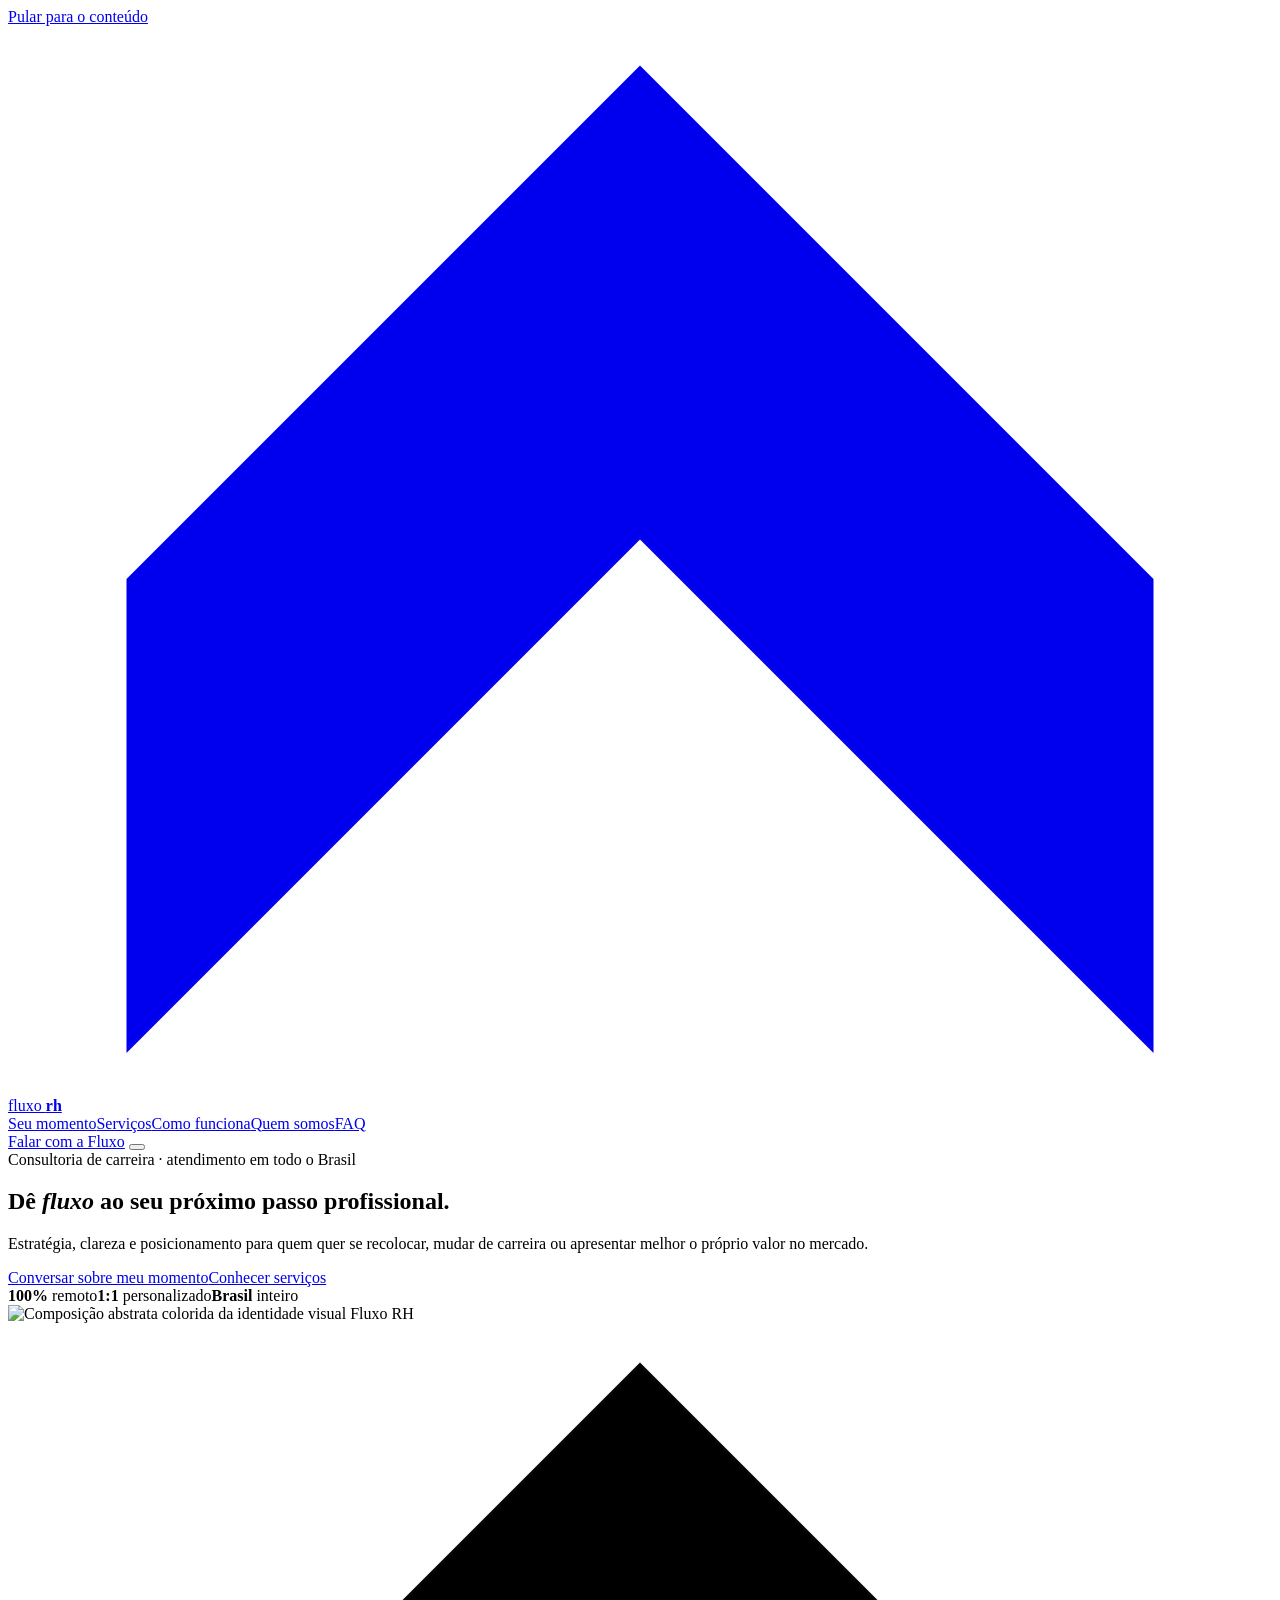
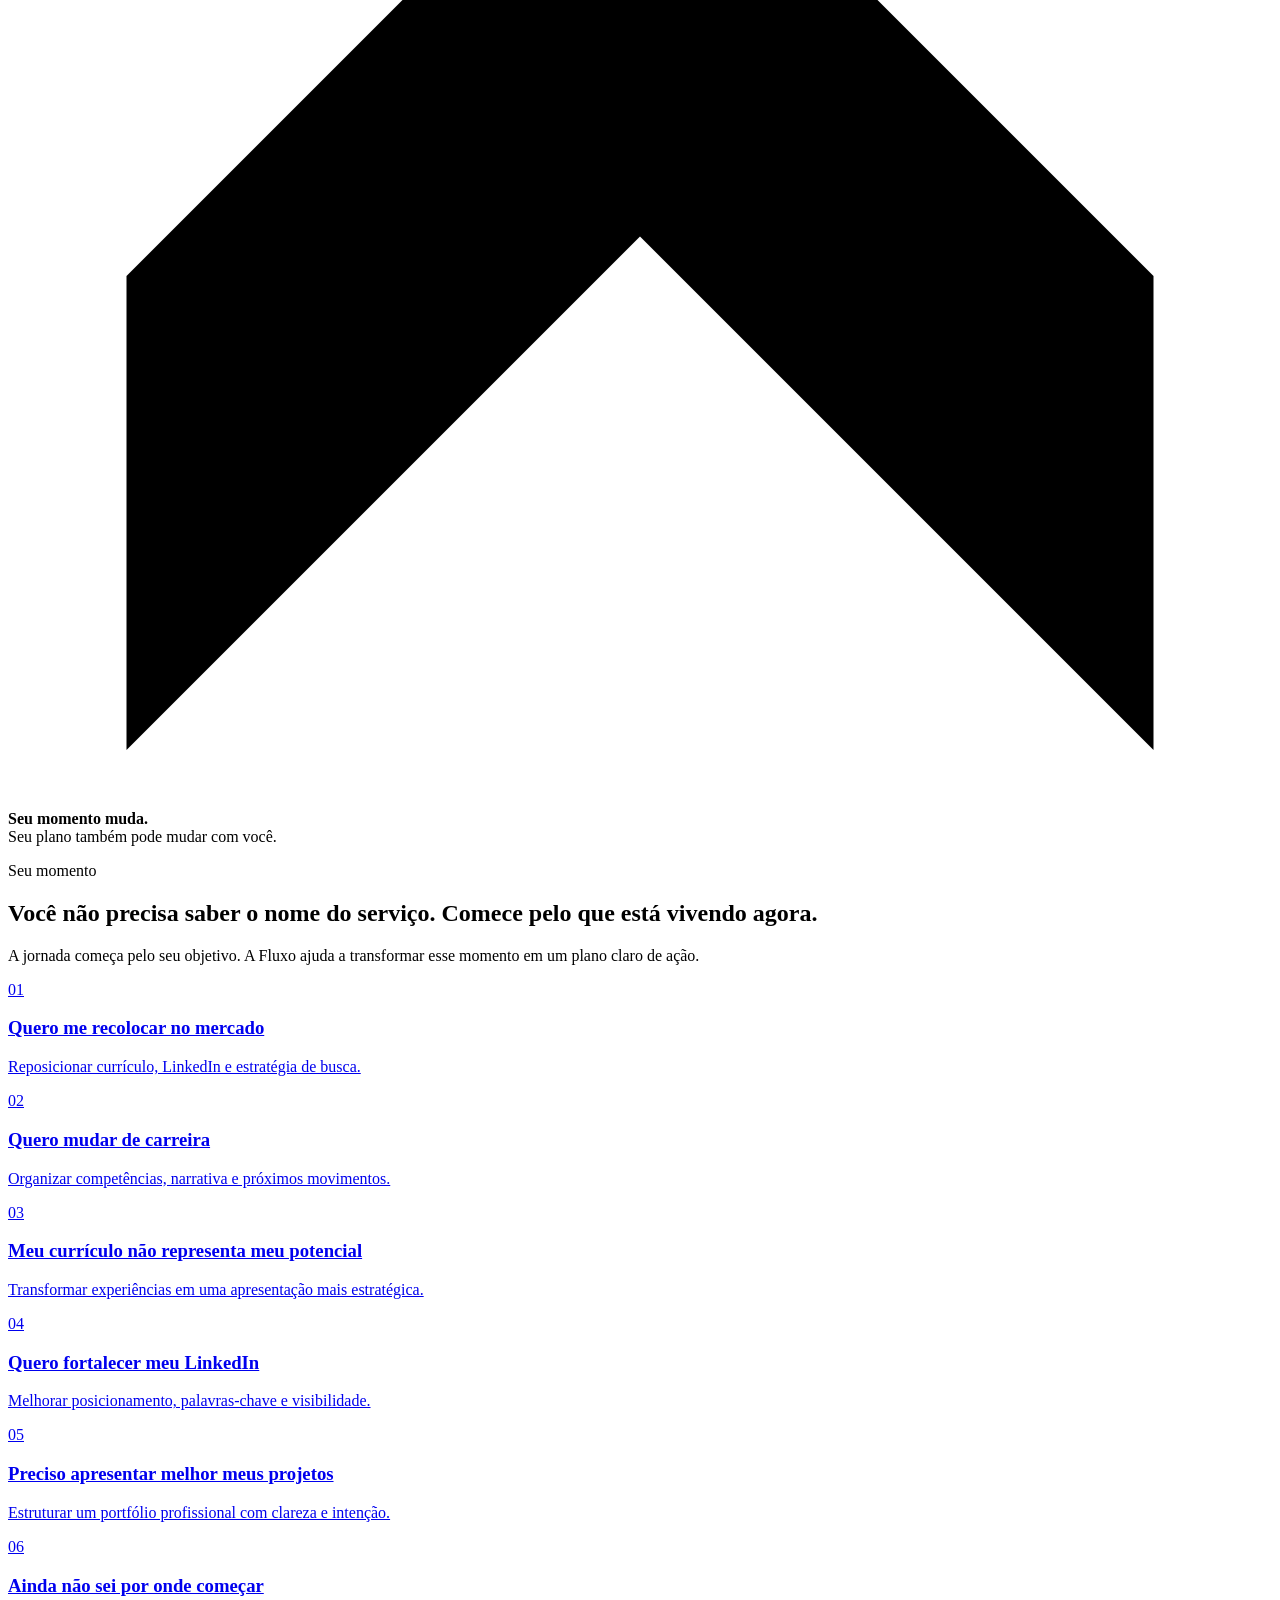
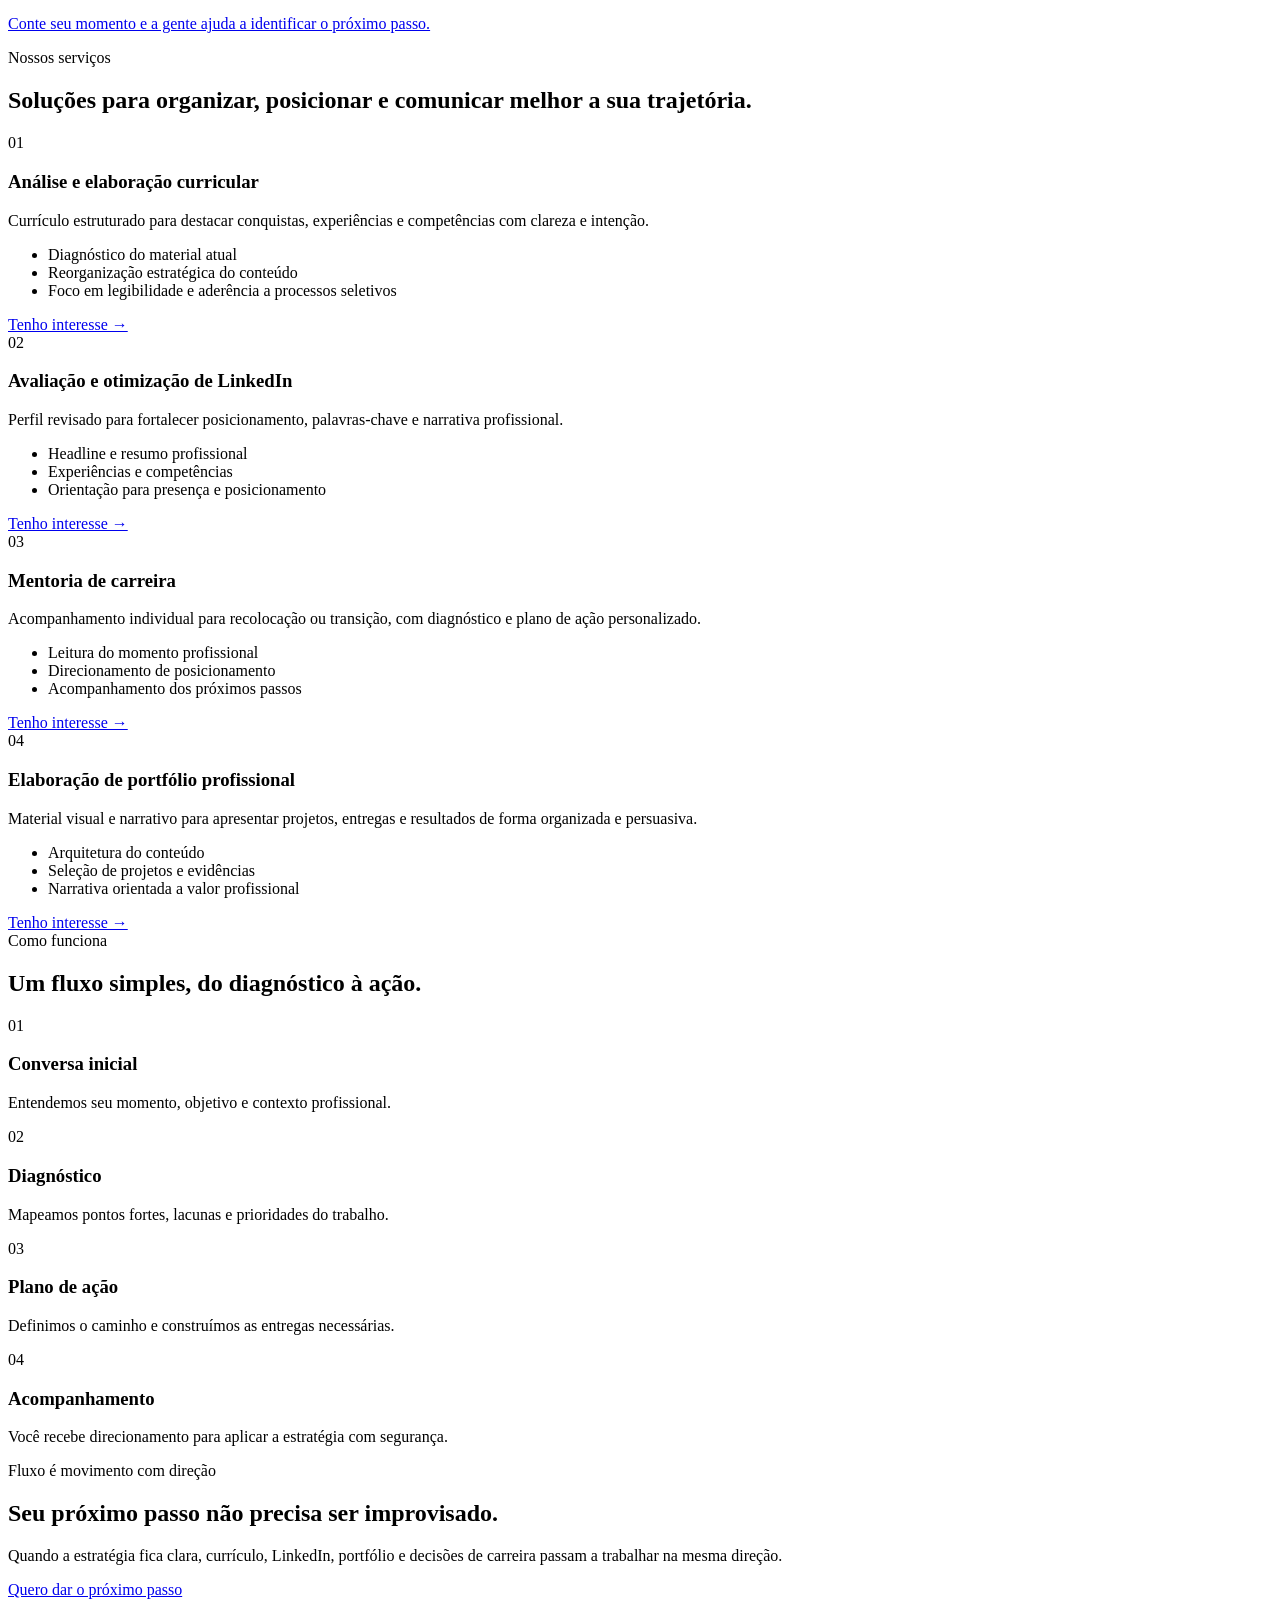
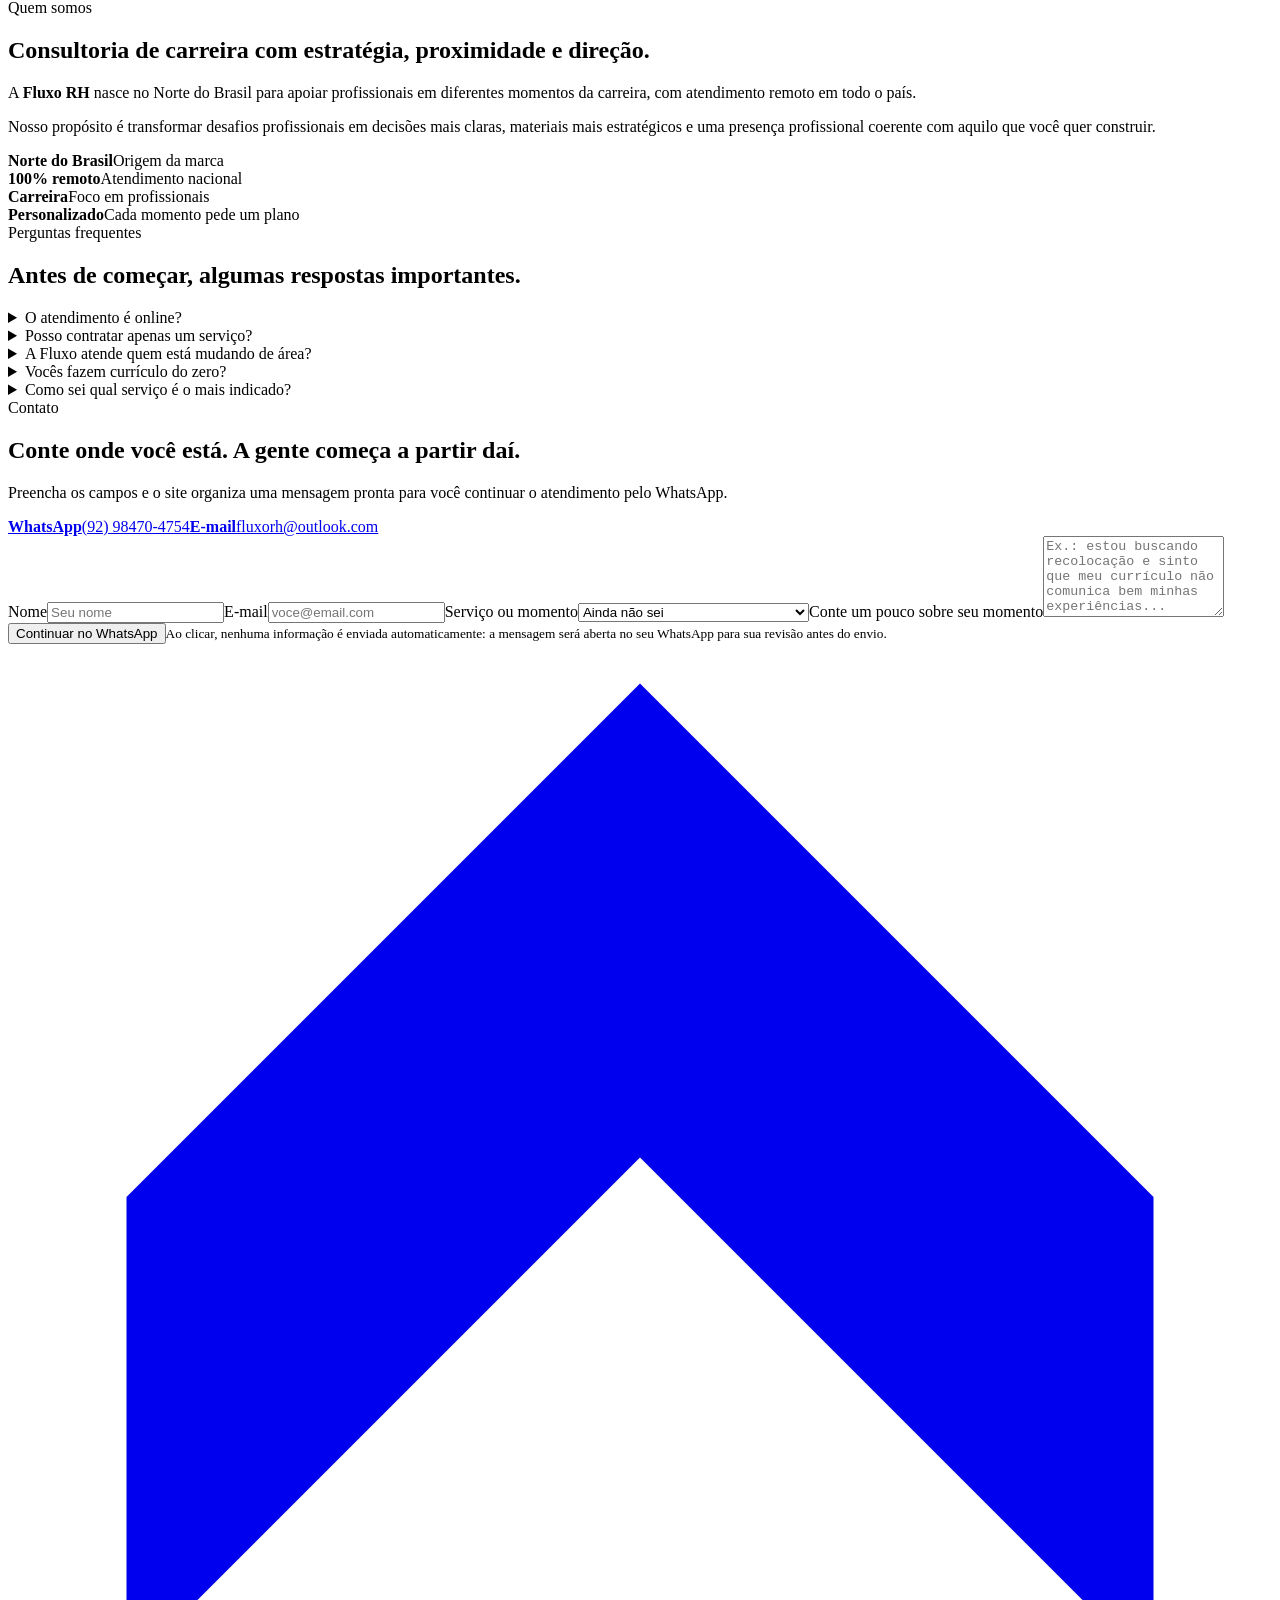
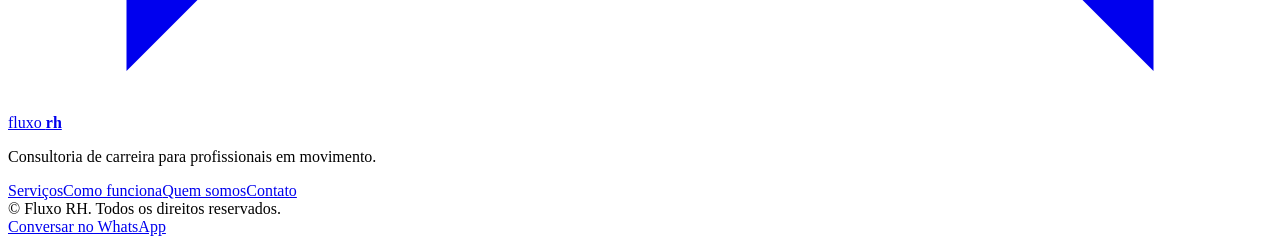
==== index.html @ 04dc8712 "Adiciona landing page V2 da Fluxo RH" ====
<!doctype html>
<html lang="pt-BR">
<head>
  <meta charset="utf-8">
  <meta name="viewport" content="width=device-width, initial-scale=1">
  <title>Fluxo RH — Consultoria de carreira para profissionais</title>
  <meta name="description" content="Consultoria de carreira para profissionais em recolocação, transição ou fortalecimento de posicionamento. Currículo, LinkedIn, mentoria e portfólio com atendimento remoto em todo o Brasil.">
  <meta name="theme-color" content="#fffaf5">
  <meta property="og:title" content="Fluxo RH — Consultoria de carreira">
  <meta property="og:description" content="Dê fluxo ao seu próximo passo profissional com estratégia, clareza e acompanhamento personalizado.">
  <meta property="og:type" content="website">
  <link rel="preconnect" href="https://fonts.googleapis.com">
  <link rel="preconnect" href="https://fonts.gstatic.com" crossorigin>
  <link href="https://fonts.googleapis.com/css2?family=Baloo+2:wght@600;700&family=Manrope:wght@400;500;600;700;800&display=swap" rel="stylesheet">
  <link rel="stylesheet" href="css/styles.css">
</head>
<body>
  <a class="skip-link" href="#conteudo">Pular para o conteúdo</a>
  <header class="site-header" data-header>
    <div class="container nav-wrap">
      <a class="brand" href="#inicio" aria-label="Fluxo RH — início">
        <svg class="brand-symbol" viewBox="0 0 64 54" aria-hidden="true"><path d="M32 2 58 28v24L32 26 6 52V28L32 2Z" fill="currentColor"/></svg>
        <span class="brand-name">fluxo <b>rh</b></span>
      </a>
      <nav class="desktop-nav" aria-label="Navegação principal">
        <a href="#momentos">Seu momento</a><a href="#servicos">Serviços</a><a href="#processo">Como funciona</a><a href="#sobre">Quem somos</a><a href="#faq">FAQ</a>
      </nav>
      <a class="button button-primary header-cta" href="https://wa.me/5592984704754?text=Ol%C3%A1%2C%20Fluxo%20RH!%20Gostaria%20de%20conversar%20sobre%20meu%20momento%20profissional." target="_blank" rel="noopener">Falar com a Fluxo</a>
      <button class="menu-toggle" type="button" aria-expanded="false" aria-controls="mobile-menu" aria-label="Abrir menu" data-menu-toggle><span></span><span></span><span></span></button>
    </div>
    <div class="mobile-menu" id="mobile-menu" hidden data-mobile-menu>
      <nav aria-label="Navegação mobile"><a href="#momentos">Seu momento</a><a href="#servicos">Serviços</a><a href="#processo">Como funciona</a><a href="#sobre">Quem somos</a><a href="#faq">FAQ</a><a class="button button-primary" href="https://wa.me/5592984704754" target="_blank" rel="noopener">Conversar no WhatsApp</a></nav>
    </div>
  </header>
  <main id="conteudo">
    <section class="hero" id="inicio"><div class="container hero-grid">
      <div class="hero-copy reveal"><span class="eyebrow">Consultoria de carreira · atendimento em todo o Brasil</span><h1>Dê <em>fluxo</em> ao seu próximo passo profissional.</h1><p class="hero-lead">Estratégia, clareza e posicionamento para quem quer se recolocar, mudar de carreira ou apresentar melhor o próprio valor no mercado.</p><div class="hero-actions"><a class="button button-primary" href="https://wa.me/5592984704754?text=Ol%C3%A1%2C%20Fluxo%20RH!%20Quero%20entender%20qual%20servi%C3%A7o%20faz%20mais%20sentido%20para%20meu%20momento." target="_blank" rel="noopener">Conversar sobre meu momento</a><a class="button button-secondary" href="#servicos">Conhecer serviços</a></div><div class="trust-row" aria-label="Diferenciais"><span><strong>100%</strong> remoto</span><span><strong>1:1</strong> personalizado</span><span><strong>Brasil</strong> inteiro</span></div></div>
      <div class="hero-art reveal" aria-label="Identidade visual Fluxo RH"><img src="assets/fluxo-bg.svg" alt="Composição abstrata colorida da identidade visual Fluxo RH"><div class="hero-art-overlay"><svg class="art-symbol" viewBox="0 0 64 54" aria-hidden="true"><path d="M32 2 58 28v24L32 26 6 52V28L32 2Z" fill="currentColor"/></svg><p><strong>Seu momento muda.</strong><br>Seu plano também pode mudar com você.</p></div></div>
    </div></section>

    <section class="section section-soft" id="momentos"><div class="container"><div class="section-heading reveal"><span class="kicker">Seu momento</span><h2>Você não precisa saber o nome do serviço. Comece pelo que está vivendo agora.</h2><p>A jornada começa pelo seu objetivo. A Fluxo ajuda a transformar esse momento em um plano claro de ação.</p></div><div class="moment-grid">
      <a class="moment-card reveal" href="#servicos" data-interest="Recolocação profissional"><span>01</span><h3>Quero me recolocar no mercado</h3><p>Reposicionar currículo, LinkedIn e estratégia de busca.</p></a>
      <a class="moment-card reveal" href="#servicos" data-interest="Transição de carreira"><span>02</span><h3>Quero mudar de carreira</h3><p>Organizar competências, narrativa e próximos movimentos.</p></a>
      <a class="moment-card reveal" href="#servicos" data-interest="Currículo"><span>03</span><h3>Meu currículo não representa meu potencial</h3><p>Transformar experiências em uma apresentação mais estratégica.</p></a>
      <a class="moment-card reveal" href="#servicos" data-interest="LinkedIn"><span>04</span><h3>Quero fortalecer meu LinkedIn</h3><p>Melhorar posicionamento, palavras-chave e visibilidade.</p></a>
      <a class="moment-card reveal" href="#servicos" data-interest="Portfólio"><span>05</span><h3>Preciso apresentar melhor meus projetos</h3><p>Estruturar um portfólio profissional com clareza e intenção.</p></a>
      <a class="moment-card reveal accent-card" href="#contato" data-interest="Ainda não sei"><span>06</span><h3>Ainda não sei por onde começar</h3><p>Conte seu momento e a gente ajuda a identificar o próximo passo.</p></a>
    </div></div></section>

    <section class="section" id="servicos"><div class="container"><div class="section-heading reveal"><span class="kicker">Nossos serviços</span><h2>Soluções para organizar, posicionar e comunicar melhor a sua trajetória.</h2></div><div class="services-grid">
      <article class="service-card reveal"><div class="service-number">01</div><h3>Análise e elaboração curricular</h3><p>Currículo estruturado para destacar conquistas, experiências e competências com clareza e intenção.</p><ul><li>Diagnóstico do material atual</li><li>Reorganização estratégica do conteúdo</li><li>Foco em legibilidade e aderência a processos seletivos</li></ul><a href="#contato" class="text-link" data-service="Análise e elaboração curricular">Tenho interesse →</a></article>
      <article class="service-card reveal"><div class="service-number blue">02</div><h3>Avaliação e otimização de LinkedIn</h3><p>Perfil revisado para fortalecer posicionamento, palavras-chave e narrativa profissional.</p><ul><li>Headline e resumo profissional</li><li>Experiências e competências</li><li>Orientação para presença e posicionamento</li></ul><a href="#contato" class="text-link" data-service="Avaliação e otimização de LinkedIn">Tenho interesse →</a></article>
      <article class="service-card reveal"><div class="service-number wine">03</div><h3>Mentoria de carreira</h3><p>Acompanhamento individual para recolocação ou transição, com diagnóstico e plano de ação personalizado.</p><ul><li>Leitura do momento profissional</li><li>Direcionamento de posicionamento</li><li>Acompanhamento dos próximos passos</li></ul><a href="#contato" class="text-link" data-service="Mentoria de carreira">Tenho interesse →</a></article>
      <article class="service-card reveal"><div class="service-number sky">04</div><h3>Elaboração de portfólio profissional</h3><p>Material visual e narrativo para apresentar projetos, entregas e resultados de forma organizada e persuasiva.</p><ul><li>Arquitetura do conteúdo</li><li>Seleção de projetos e evidências</li><li>Narrativa orientada a valor profissional</li></ul><a href="#contato" class="text-link" data-service="Elaboração de portfólio profissional">Tenho interesse →</a></article>
    </div></div></section>

    <section class="section process-section" id="processo"><div class="container"><div class="section-heading reveal"><span class="kicker">Como funciona</span><h2>Um fluxo simples, do diagnóstico à ação.</h2></div><div class="process-flow"><div class="flow-line" aria-hidden="true"></div><article class="process-step reveal"><span>01</span><h3>Conversa inicial</h3><p>Entendemos seu momento, objetivo e contexto profissional.</p></article><article class="process-step reveal"><span>02</span><h3>Diagnóstico</h3><p>Mapeamos pontos fortes, lacunas e prioridades do trabalho.</p></article><article class="process-step reveal"><span>03</span><h3>Plano de ação</h3><p>Definimos o caminho e construímos as entregas necessárias.</p></article><article class="process-step reveal"><span>04</span><h3>Acompanhamento</h3><p>Você recebe direcionamento para aplicar a estratégia com segurança.</p></article></div></div></section>

    <section class="brand-break"><div class="brand-break-bg" aria-hidden="true"></div><div class="container brand-break-content reveal"><span class="kicker light">Fluxo é movimento com direção</span><h2>Seu próximo passo não precisa ser improvisado.</h2><p>Quando a estratégia fica clara, currículo, LinkedIn, portfólio e decisões de carreira passam a trabalhar na mesma direção.</p><a class="button button-light" href="https://wa.me/5592984704754?text=Ol%C3%A1%2C%20Fluxo%20RH!%20Quero%20dar%20mais%20dire%C3%A7%C3%A3o%20ao%20meu%20pr%C3%B3ximo%20passo%20profissional." target="_blank" rel="noopener">Quero dar o próximo passo</a></div></section>

    <section class="section" id="sobre"><div class="container about-grid"><div class="about-copy reveal"><span class="kicker">Quem somos</span><h2>Consultoria de carreira com estratégia, proximidade e direção.</h2><p>A <strong>Fluxo RH</strong> nasce no Norte do Brasil para apoiar profissionais em diferentes momentos da carreira, com atendimento remoto em todo o país.</p><p>Nosso propósito é transformar desafios profissionais em decisões mais claras, materiais mais estratégicos e uma presença profissional coerente com aquilo que você quer construir.</p></div><div class="about-panel reveal"><div><strong>Norte do Brasil</strong><span>Origem da marca</span></div><div><strong>100% remoto</strong><span>Atendimento nacional</span></div><div><strong>Carreira</strong><span>Foco em profissionais</span></div><div><strong>Personalizado</strong><span>Cada momento pede um plano</span></div></div></div></section>

    <section class="section section-soft" id="faq"><div class="container faq-grid"><div class="section-heading reveal"><span class="kicker">Perguntas frequentes</span><h2>Antes de começar, algumas respostas importantes.</h2></div><div class="faq-list reveal"><details><summary>O atendimento é online?</summary><p>Sim. O atendimento é remoto e pode ser realizado com profissionais de qualquer região do Brasil.</p></details><details><summary>Posso contratar apenas um serviço?</summary><p>Sim. Currículo, LinkedIn, mentoria e portfólio podem ser contratados de acordo com a necessidade do seu momento.</p></details><details><summary>A Fluxo atende quem está mudando de área?</summary><p>Sim. A mentoria de carreira também pode apoiar profissionais em transição, ajudando a organizar posicionamento, narrativa e próximos passos.</p></details><details><summary>Vocês fazem currículo do zero?</summary><p>O serviço pode partir de um material existente ou da organização das informações profissionais fornecidas por você, conforme o diagnóstico inicial.</p></details><details><summary>Como sei qual serviço é o mais indicado?</summary><p>Você pode contar seu momento pelo formulário ou WhatsApp. A conversa inicial ajuda a identificar qual caminho faz mais sentido.</p></details></div></div></section>

    <section class="section contact-section" id="contato"><div class="container contact-grid"><div class="contact-copy reveal"><span class="kicker">Contato</span><h2>Conte onde você está. A gente começa a partir daí.</h2><p>Preencha os campos e o site organiza uma mensagem pronta para você continuar o atendimento pelo WhatsApp.</p><div class="contact-direct"><a href="https://wa.me/5592984704754" target="_blank" rel="noopener"><strong>WhatsApp</strong><span>(92) 98470-4754</span></a><a href="mailto:fluxorh@outlook.com"><strong>E-mail</strong><span>fluxorh@outlook.com</span></a></div></div><form class="contact-form reveal" data-contact-form><label>Nome<input type="text" name="nome" autocomplete="name" required placeholder="Seu nome"></label><label>E-mail<input type="email" name="email" autocomplete="email" placeholder="voce@email.com"></label><label>Serviço ou momento<select name="servico" data-service-select><option value="Ainda não sei">Ainda não sei</option><option>Análise e elaboração curricular</option><option>Avaliação e otimização de LinkedIn</option><option>Mentoria de carreira</option><option>Elaboração de portfólio profissional</option><option>Recolocação profissional</option><option>Transição de carreira</option></select></label><label>Conte um pouco sobre seu momento<textarea name="mensagem" rows="5" placeholder="Ex.: estou buscando recolocação e sinto que meu currículo não comunica bem minhas experiências..."></textarea></label><button class="button button-primary" type="submit">Continuar no WhatsApp</button><small>Ao clicar, nenhuma informação é enviada automaticamente: a mensagem será aberta no seu WhatsApp para sua revisão antes do envio.</small></form></div></section>
  </main>
  <footer class="site-footer"><div class="container footer-grid"><div><a class="brand footer-brand" href="#inicio"><svg class="brand-symbol" viewBox="0 0 64 54" aria-hidden="true"><path d="M32 2 58 28v24L32 26 6 52V28L32 2Z" fill="currentColor"/></svg><span class="brand-name">fluxo <b>rh</b></span></a><p>Consultoria de carreira para profissionais em movimento.</p></div><div class="footer-links"><a href="#servicos">Serviços</a><a href="#processo">Como funciona</a><a href="#sobre">Quem somos</a><a href="#contato">Contato</a></div><div class="footer-note">© <span data-year></span> Fluxo RH. Todos os direitos reservados.</div></div></footer>
  <a class="mobile-whatsapp" href="https://wa.me/5592984704754?text=Ol%C3%A1%2C%20Fluxo%20RH!" target="_blank" rel="noopener" aria-label="Conversar com a Fluxo RH no WhatsApp">Conversar no WhatsApp</a>
  <script src="js/main.js" defer></script>
</body>
</html>
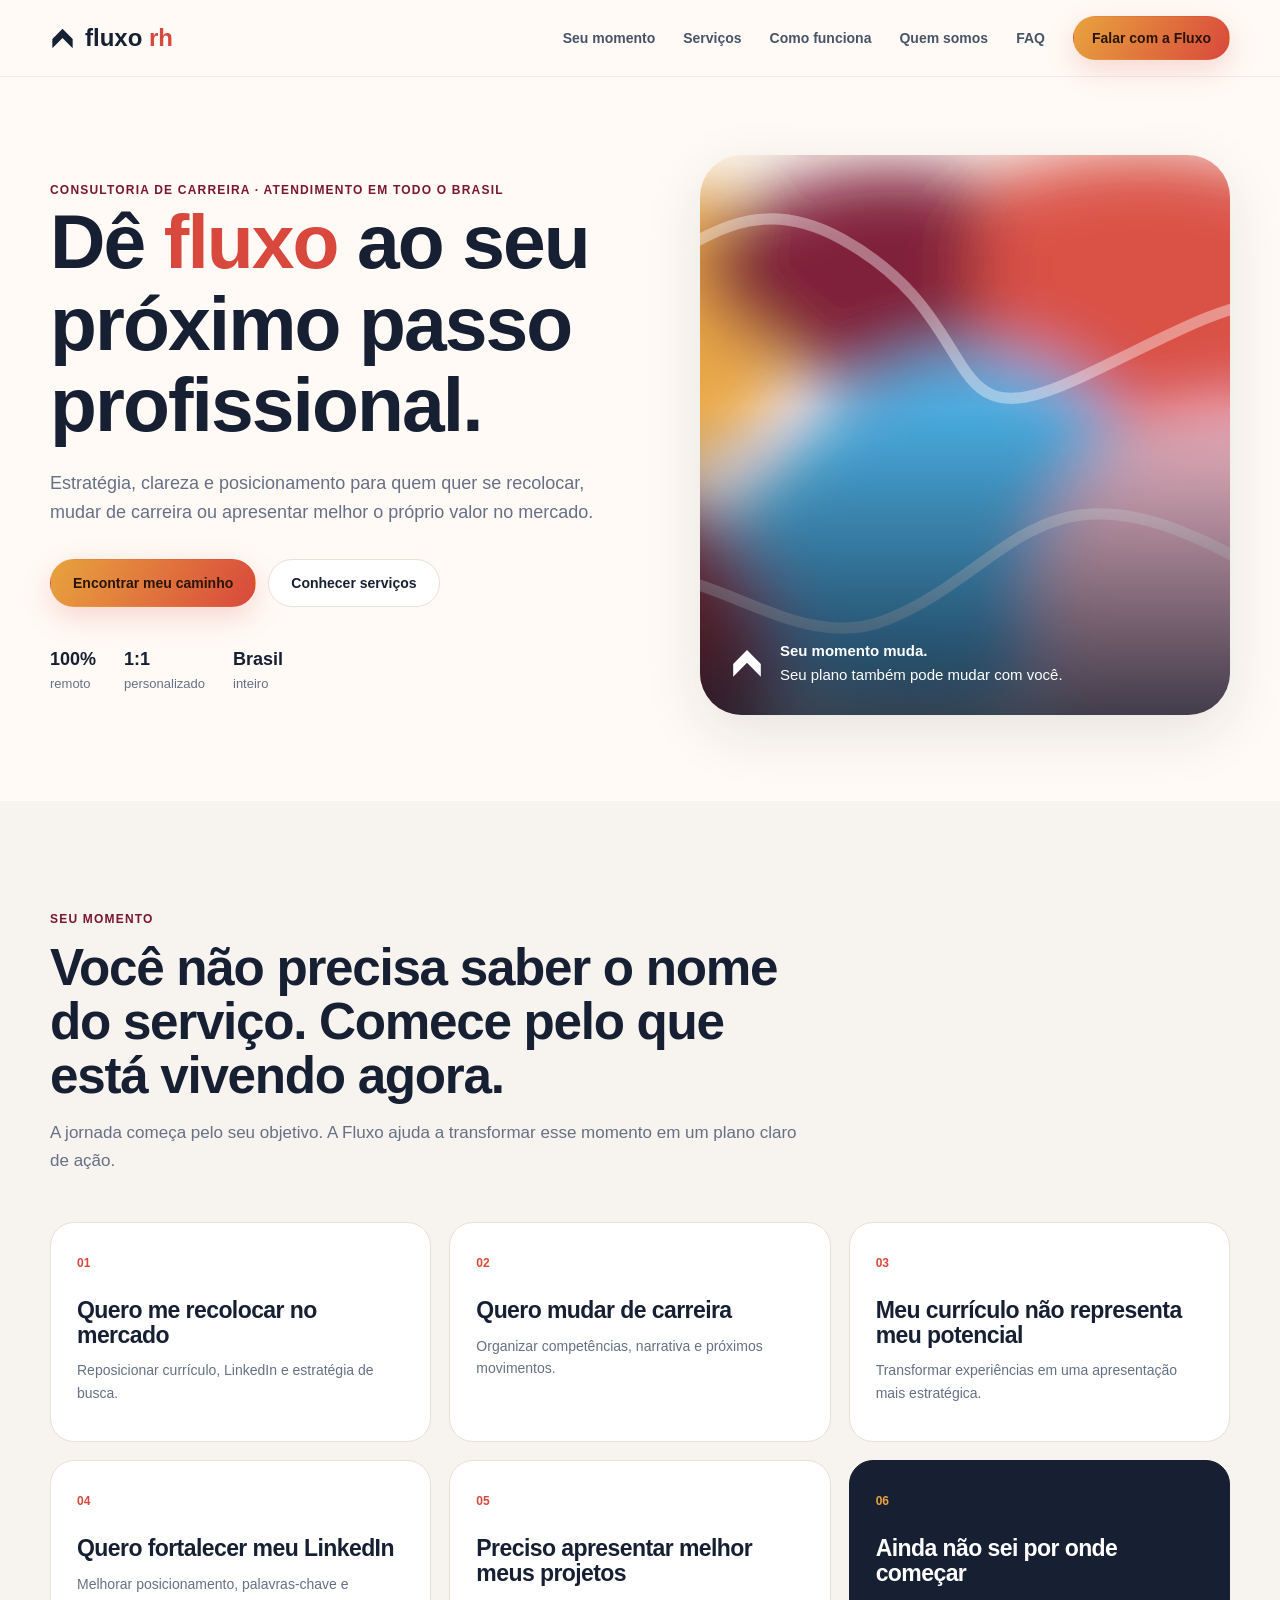
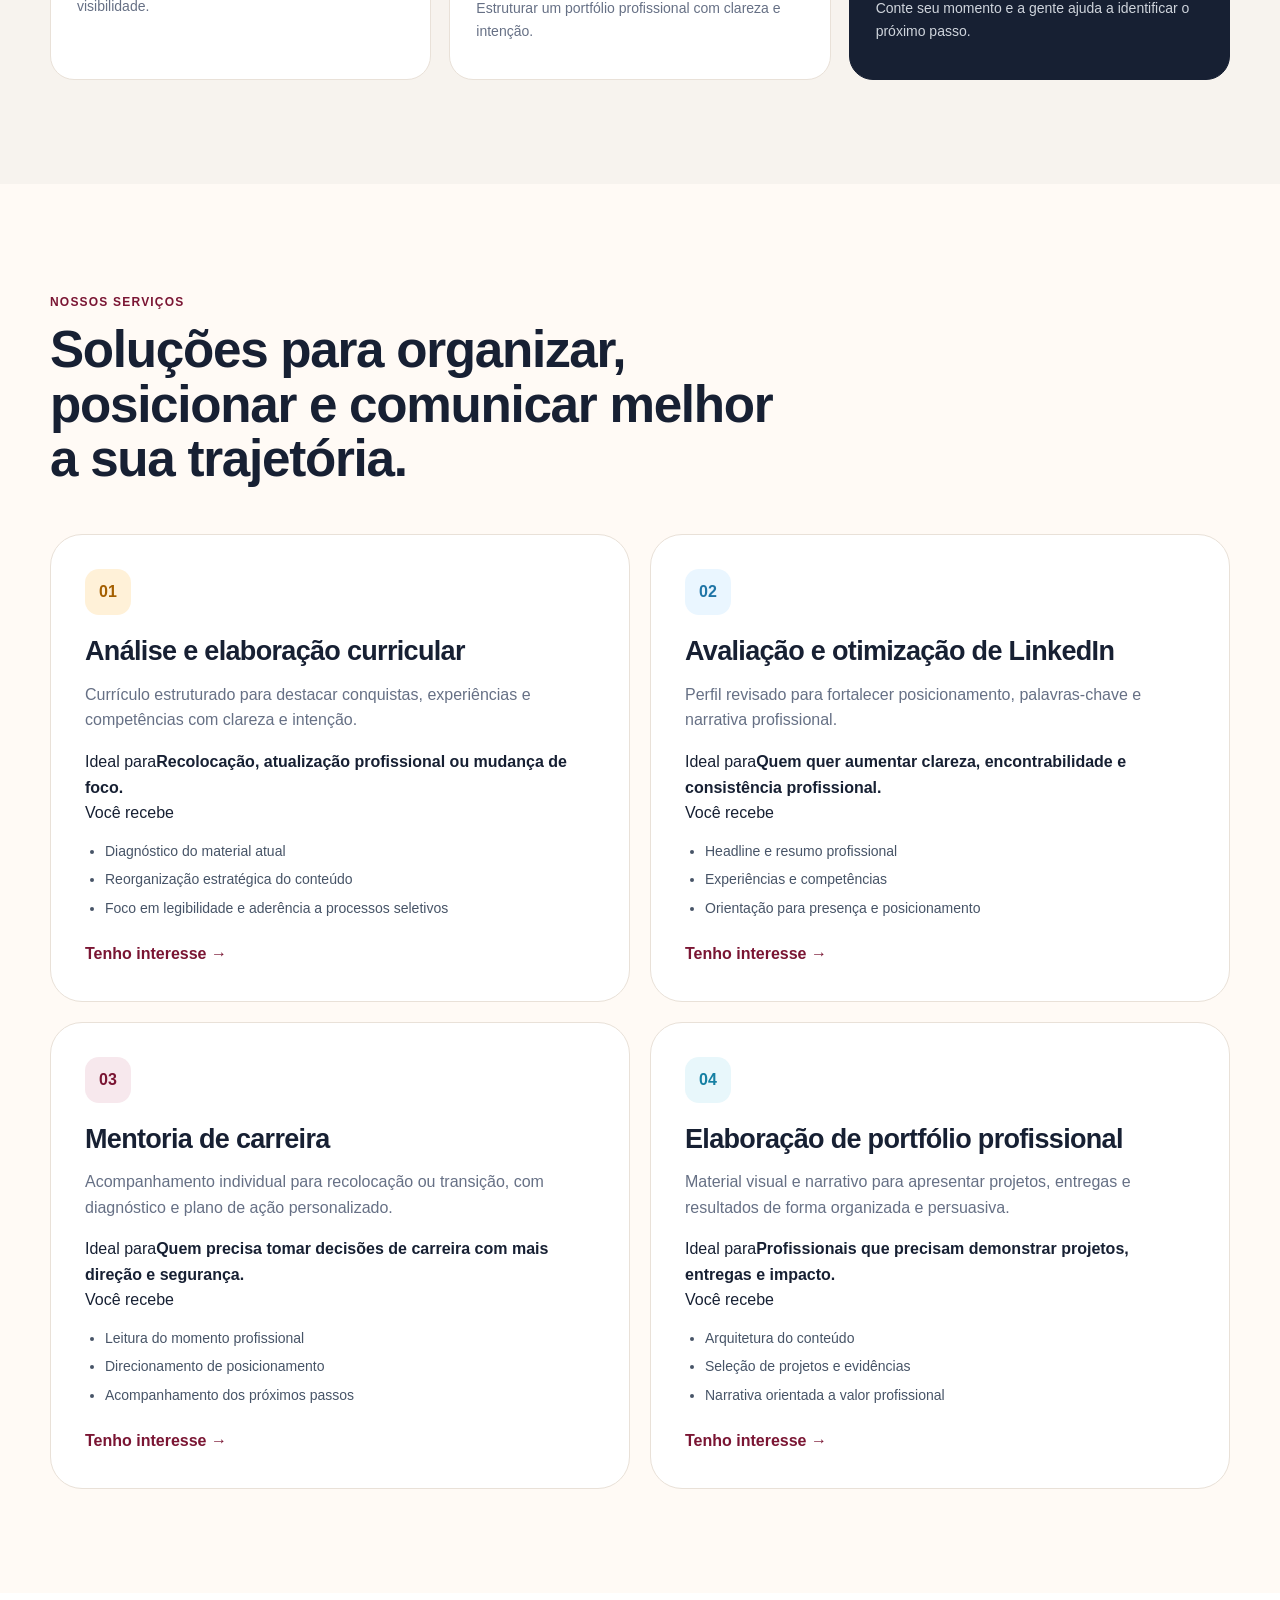
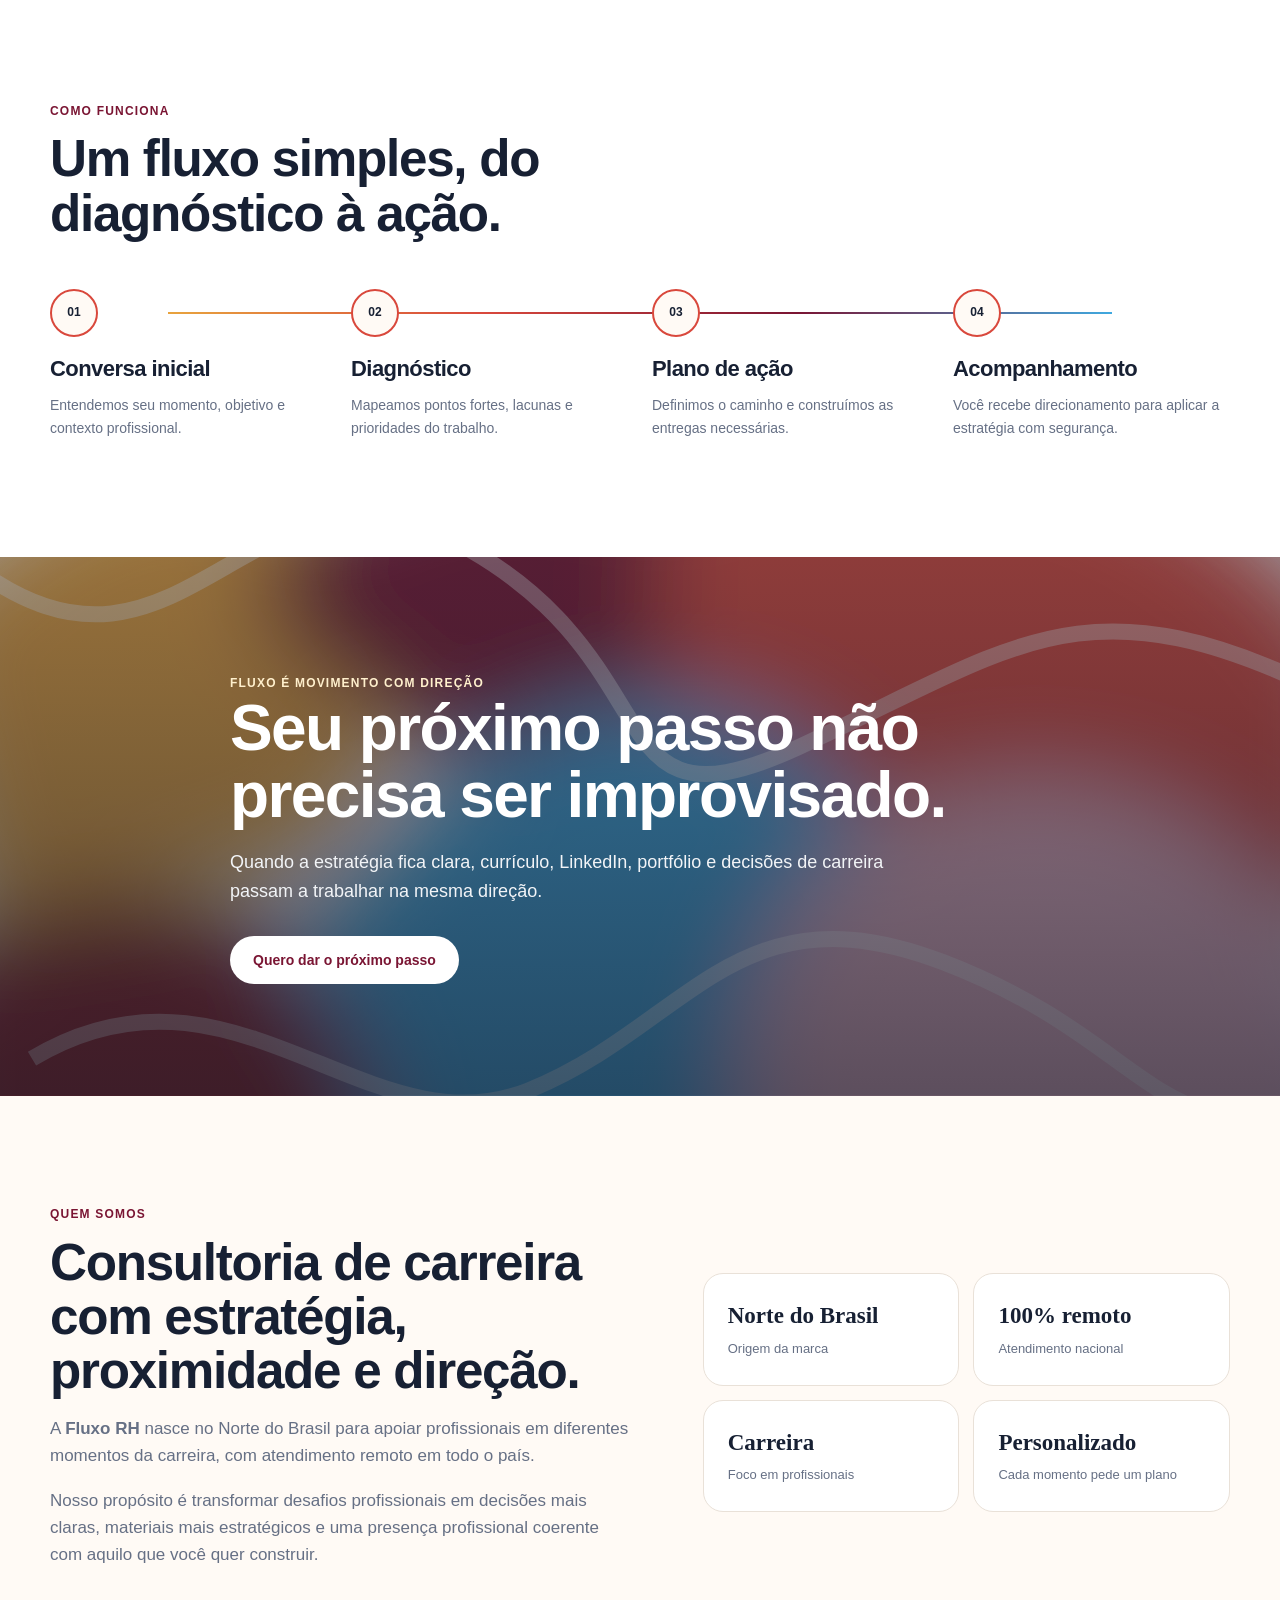
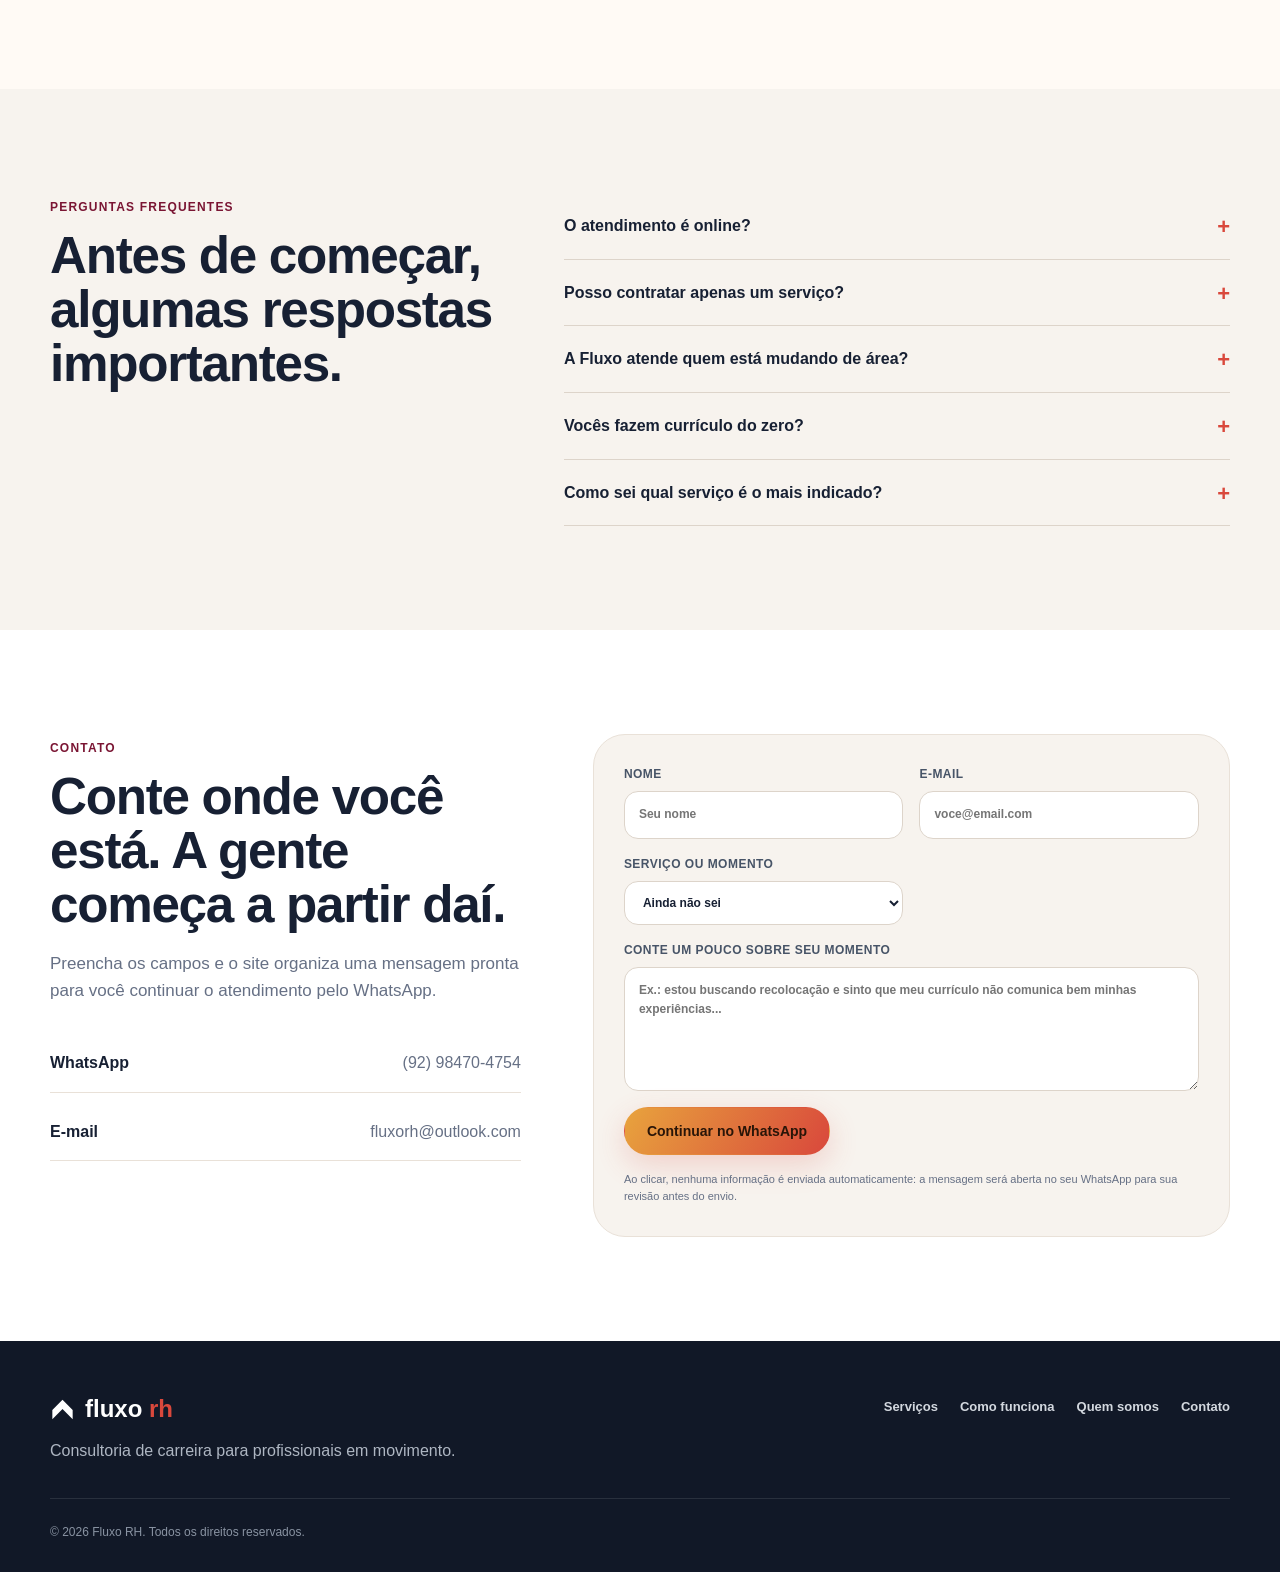
==== commit e2231fee: "Fase 2: aprimora conteúdo, SEO e jornada de conversão" ====
--- a/index.html
+++ b/index.html
@@ -9,63 +9,251 @@
   <meta property="og:title" content="Fluxo RH — Consultoria de carreira">
   <meta property="og:description" content="Dê fluxo ao seu próximo passo profissional com estratégia, clareza e acompanhamento personalizado.">
   <meta property="og:type" content="website">
+  <meta property="og:url" content="https://gustavomrtns.github.io/fluxorh/">
+  <meta property="og:locale" content="pt_BR">
+  <link rel="canonical" href="https://gustavomrtns.github.io/fluxorh/">
+  <link rel="icon" href="assets/favicon.svg" type="image/svg+xml">
   <link rel="preconnect" href="https://fonts.googleapis.com">
   <link rel="preconnect" href="https://fonts.gstatic.com" crossorigin>
   <link href="https://fonts.googleapis.com/css2?family=Baloo+2:wght@600;700&family=Manrope:wght@400;500;600;700;800&display=swap" rel="stylesheet">
   <link rel="stylesheet" href="css/styles.css">
+  <script type="application/ld+json">{"@context":"https://schema.org","@type":"ProfessionalService","name":"Fluxo RH","url":"https://gustavomrtns.github.io/fluxorh/","description":"Consultoria de carreira para profissionais em recolocação, transição ou fortalecimento de posicionamento profissional.","areaServed":"BR","email":"fluxorh@outlook.com","telephone":"+55-92-98470-4754","serviceType":["Análise e elaboração curricular","Avaliação e otimização de LinkedIn","Mentoria de carreira","Elaboração de portfólio profissional"]}</script>
 </head>
 <body>
   <a class="skip-link" href="#conteudo">Pular para o conteúdo</a>
+
   <header class="site-header" data-header>
     <div class="container nav-wrap">
       <a class="brand" href="#inicio" aria-label="Fluxo RH — início">
         <svg class="brand-symbol" viewBox="0 0 64 54" aria-hidden="true"><path d="M32 2 58 28v24L32 26 6 52V28L32 2Z" fill="currentColor"/></svg>
         <span class="brand-name">fluxo <b>rh</b></span>
       </a>
+
       <nav class="desktop-nav" aria-label="Navegação principal">
-        <a href="#momentos">Seu momento</a><a href="#servicos">Serviços</a><a href="#processo">Como funciona</a><a href="#sobre">Quem somos</a><a href="#faq">FAQ</a>
+        <a href="#momentos" data-nav-link>Seu momento</a>
+        <a href="#servicos" data-nav-link>Serviços</a>
+        <a href="#processo" data-nav-link>Como funciona</a>
+        <a href="#sobre" data-nav-link>Quem somos</a>
+        <a href="#faq" data-nav-link>FAQ</a>
       </nav>
+
       <a class="button button-primary header-cta" href="https://wa.me/5592984704754?text=Ol%C3%A1%2C%20Fluxo%20RH!%20Gostaria%20de%20conversar%20sobre%20meu%20momento%20profissional." target="_blank" rel="noopener">Falar com a Fluxo</a>
-      <button class="menu-toggle" type="button" aria-expanded="false" aria-controls="mobile-menu" aria-label="Abrir menu" data-menu-toggle><span></span><span></span><span></span></button>
+
+      <button class="menu-toggle" type="button" aria-expanded="false" aria-controls="mobile-menu" aria-label="Abrir menu" data-menu-toggle>
+        <span></span><span></span><span></span>
+      </button>
     </div>
+
     <div class="mobile-menu" id="mobile-menu" hidden data-mobile-menu>
-      <nav aria-label="Navegação mobile"><a href="#momentos">Seu momento</a><a href="#servicos">Serviços</a><a href="#processo">Como funciona</a><a href="#sobre">Quem somos</a><a href="#faq">FAQ</a><a class="button button-primary" href="https://wa.me/5592984704754" target="_blank" rel="noopener">Conversar no WhatsApp</a></nav>
+      <nav aria-label="Navegação mobile">
+        <a href="#momentos" data-nav-link>Seu momento</a>
+        <a href="#servicos" data-nav-link>Serviços</a>
+        <a href="#processo" data-nav-link>Como funciona</a>
+        <a href="#sobre" data-nav-link>Quem somos</a>
+        <a href="#faq" data-nav-link>FAQ</a>
+        <a class="button button-primary" href="https://wa.me/5592984704754" target="_blank" rel="noopener">Conversar no WhatsApp</a>
+      </nav>
     </div>
   </header>
+
   <main id="conteudo">
-    <section class="hero" id="inicio"><div class="container hero-grid">
-      <div class="hero-copy reveal"><span class="eyebrow">Consultoria de carreira · atendimento em todo o Brasil</span><h1>Dê <em>fluxo</em> ao seu próximo passo profissional.</h1><p class="hero-lead">Estratégia, clareza e posicionamento para quem quer se recolocar, mudar de carreira ou apresentar melhor o próprio valor no mercado.</p><div class="hero-actions"><a class="button button-primary" href="https://wa.me/5592984704754?text=Ol%C3%A1%2C%20Fluxo%20RH!%20Quero%20entender%20qual%20servi%C3%A7o%20faz%20mais%20sentido%20para%20meu%20momento." target="_blank" rel="noopener">Conversar sobre meu momento</a><a class="button button-secondary" href="#servicos">Conhecer serviços</a></div><div class="trust-row" aria-label="Diferenciais"><span><strong>100%</strong> remoto</span><span><strong>1:1</strong> personalizado</span><span><strong>Brasil</strong> inteiro</span></div></div>
-      <div class="hero-art reveal" aria-label="Identidade visual Fluxo RH"><img src="assets/fluxo-bg.svg" alt="Composição abstrata colorida da identidade visual Fluxo RH"><div class="hero-art-overlay"><svg class="art-symbol" viewBox="0 0 64 54" aria-hidden="true"><path d="M32 2 58 28v24L32 26 6 52V28L32 2Z" fill="currentColor"/></svg><p><strong>Seu momento muda.</strong><br>Seu plano também pode mudar com você.</p></div></div>
-    </div></section>
-
-    <section class="section section-soft" id="momentos"><div class="container"><div class="section-heading reveal"><span class="kicker">Seu momento</span><h2>Você não precisa saber o nome do serviço. Comece pelo que está vivendo agora.</h2><p>A jornada começa pelo seu objetivo. A Fluxo ajuda a transformar esse momento em um plano claro de ação.</p></div><div class="moment-grid">
-      <a class="moment-card reveal" href="#servicos" data-interest="Recolocação profissional"><span>01</span><h3>Quero me recolocar no mercado</h3><p>Reposicionar currículo, LinkedIn e estratégia de busca.</p></a>
-      <a class="moment-card reveal" href="#servicos" data-interest="Transição de carreira"><span>02</span><h3>Quero mudar de carreira</h3><p>Organizar competências, narrativa e próximos movimentos.</p></a>
-      <a class="moment-card reveal" href="#servicos" data-interest="Currículo"><span>03</span><h3>Meu currículo não representa meu potencial</h3><p>Transformar experiências em uma apresentação mais estratégica.</p></a>
-      <a class="moment-card reveal" href="#servicos" data-interest="LinkedIn"><span>04</span><h3>Quero fortalecer meu LinkedIn</h3><p>Melhorar posicionamento, palavras-chave e visibilidade.</p></a>
-      <a class="moment-card reveal" href="#servicos" data-interest="Portfólio"><span>05</span><h3>Preciso apresentar melhor meus projetos</h3><p>Estruturar um portfólio profissional com clareza e intenção.</p></a>
-      <a class="moment-card reveal accent-card" href="#contato" data-interest="Ainda não sei"><span>06</span><h3>Ainda não sei por onde começar</h3><p>Conte seu momento e a gente ajuda a identificar o próximo passo.</p></a>
-    </div></div></section>
-
-    <section class="section" id="servicos"><div class="container"><div class="section-heading reveal"><span class="kicker">Nossos serviços</span><h2>Soluções para organizar, posicionar e comunicar melhor a sua trajetória.</h2></div><div class="services-grid">
-      <article class="service-card reveal"><div class="service-number">01</div><h3>Análise e elaboração curricular</h3><p>Currículo estruturado para destacar conquistas, experiências e competências com clareza e intenção.</p><ul><li>Diagnóstico do material atual</li><li>Reorganização estratégica do conteúdo</li><li>Foco em legibilidade e aderência a processos seletivos</li></ul><a href="#contato" class="text-link" data-service="Análise e elaboração curricular">Tenho interesse →</a></article>
-      <article class="service-card reveal"><div class="service-number blue">02</div><h3>Avaliação e otimização de LinkedIn</h3><p>Perfil revisado para fortalecer posicionamento, palavras-chave e narrativa profissional.</p><ul><li>Headline e resumo profissional</li><li>Experiências e competências</li><li>Orientação para presença e posicionamento</li></ul><a href="#contato" class="text-link" data-service="Avaliação e otimização de LinkedIn">Tenho interesse →</a></article>
-      <article class="service-card reveal"><div class="service-number wine">03</div><h3>Mentoria de carreira</h3><p>Acompanhamento individual para recolocação ou transição, com diagnóstico e plano de ação personalizado.</p><ul><li>Leitura do momento profissional</li><li>Direcionamento de posicionamento</li><li>Acompanhamento dos próximos passos</li></ul><a href="#contato" class="text-link" data-service="Mentoria de carreira">Tenho interesse →</a></article>
-      <article class="service-card reveal"><div class="service-number sky">04</div><h3>Elaboração de portfólio profissional</h3><p>Material visual e narrativo para apresentar projetos, entregas e resultados de forma organizada e persuasiva.</p><ul><li>Arquitetura do conteúdo</li><li>Seleção de projetos e evidências</li><li>Narrativa orientada a valor profissional</li></ul><a href="#contato" class="text-link" data-service="Elaboração de portfólio profissional">Tenho interesse →</a></article>
-    </div></div></section>
-
-    <section class="section process-section" id="processo"><div class="container"><div class="section-heading reveal"><span class="kicker">Como funciona</span><h2>Um fluxo simples, do diagnóstico à ação.</h2></div><div class="process-flow"><div class="flow-line" aria-hidden="true"></div><article class="process-step reveal"><span>01</span><h3>Conversa inicial</h3><p>Entendemos seu momento, objetivo e contexto profissional.</p></article><article class="process-step reveal"><span>02</span><h3>Diagnóstico</h3><p>Mapeamos pontos fortes, lacunas e prioridades do trabalho.</p></article><article class="process-step reveal"><span>03</span><h3>Plano de ação</h3><p>Definimos o caminho e construímos as entregas necessárias.</p></article><article class="process-step reveal"><span>04</span><h3>Acompanhamento</h3><p>Você recebe direcionamento para aplicar a estratégia com segurança.</p></article></div></div></section>
-
-    <section class="brand-break"><div class="brand-break-bg" aria-hidden="true"></div><div class="container brand-break-content reveal"><span class="kicker light">Fluxo é movimento com direção</span><h2>Seu próximo passo não precisa ser improvisado.</h2><p>Quando a estratégia fica clara, currículo, LinkedIn, portfólio e decisões de carreira passam a trabalhar na mesma direção.</p><a class="button button-light" href="https://wa.me/5592984704754?text=Ol%C3%A1%2C%20Fluxo%20RH!%20Quero%20dar%20mais%20dire%C3%A7%C3%A3o%20ao%20meu%20pr%C3%B3ximo%20passo%20profissional." target="_blank" rel="noopener">Quero dar o próximo passo</a></div></section>
-
-    <section class="section" id="sobre"><div class="container about-grid"><div class="about-copy reveal"><span class="kicker">Quem somos</span><h2>Consultoria de carreira com estratégia, proximidade e direção.</h2><p>A <strong>Fluxo RH</strong> nasce no Norte do Brasil para apoiar profissionais em diferentes momentos da carreira, com atendimento remoto em todo o país.</p><p>Nosso propósito é transformar desafios profissionais em decisões mais claras, materiais mais estratégicos e uma presença profissional coerente com aquilo que você quer construir.</p></div><div class="about-panel reveal"><div><strong>Norte do Brasil</strong><span>Origem da marca</span></div><div><strong>100% remoto</strong><span>Atendimento nacional</span></div><div><strong>Carreira</strong><span>Foco em profissionais</span></div><div><strong>Personalizado</strong><span>Cada momento pede um plano</span></div></div></div></section>
-
-    <section class="section section-soft" id="faq"><div class="container faq-grid"><div class="section-heading reveal"><span class="kicker">Perguntas frequentes</span><h2>Antes de começar, algumas respostas importantes.</h2></div><div class="faq-list reveal"><details><summary>O atendimento é online?</summary><p>Sim. O atendimento é remoto e pode ser realizado com profissionais de qualquer região do Brasil.</p></details><details><summary>Posso contratar apenas um serviço?</summary><p>Sim. Currículo, LinkedIn, mentoria e portfólio podem ser contratados de acordo com a necessidade do seu momento.</p></details><details><summary>A Fluxo atende quem está mudando de área?</summary><p>Sim. A mentoria de carreira também pode apoiar profissionais em transição, ajudando a organizar posicionamento, narrativa e próximos passos.</p></details><details><summary>Vocês fazem currículo do zero?</summary><p>O serviço pode partir de um material existente ou da organização das informações profissionais fornecidas por você, conforme o diagnóstico inicial.</p></details><details><summary>Como sei qual serviço é o mais indicado?</summary><p>Você pode contar seu momento pelo formulário ou WhatsApp. A conversa inicial ajuda a identificar qual caminho faz mais sentido.</p></details></div></div></section>
-
-    <section class="section contact-section" id="contato"><div class="container contact-grid"><div class="contact-copy reveal"><span class="kicker">Contato</span><h2>Conte onde você está. A gente começa a partir daí.</h2><p>Preencha os campos e o site organiza uma mensagem pronta para você continuar o atendimento pelo WhatsApp.</p><div class="contact-direct"><a href="https://wa.me/5592984704754" target="_blank" rel="noopener"><strong>WhatsApp</strong><span>(92) 98470-4754</span></a><a href="mailto:fluxorh@outlook.com"><strong>E-mail</strong><span>fluxorh@outlook.com</span></a></div></div><form class="contact-form reveal" data-contact-form><label>Nome<input type="text" name="nome" autocomplete="name" required placeholder="Seu nome"></label><label>E-mail<input type="email" name="email" autocomplete="email" placeholder="voce@email.com"></label><label>Serviço ou momento<select name="servico" data-service-select><option value="Ainda não sei">Ainda não sei</option><option>Análise e elaboração curricular</option><option>Avaliação e otimização de LinkedIn</option><option>Mentoria de carreira</option><option>Elaboração de portfólio profissional</option><option>Recolocação profissional</option><option>Transição de carreira</option></select></label><label>Conte um pouco sobre seu momento<textarea name="mensagem" rows="5" placeholder="Ex.: estou buscando recolocação e sinto que meu currículo não comunica bem minhas experiências..."></textarea></label><button class="button button-primary" type="submit">Continuar no WhatsApp</button><small>Ao clicar, nenhuma informação é enviada automaticamente: a mensagem será aberta no seu WhatsApp para sua revisão antes do envio.</small></form></div></section>
+    <section class="hero" id="inicio">
+      <div class="container hero-grid">
+        <div class="hero-copy reveal">
+          <span class="eyebrow">Consultoria de carreira · atendimento em todo o Brasil</span>
+          <h1>Dê <em>fluxo</em> ao seu próximo passo profissional.</h1>
+          <p class="hero-lead">Estratégia, clareza e posicionamento para quem quer se recolocar, mudar de carreira ou apresentar melhor o próprio valor no mercado.</p>
+          <div class="hero-actions">
+            <a class="button button-primary" href="#momentos">Encontrar meu caminho</a>
+            <a class="button button-secondary" href="#servicos">Conhecer serviços</a>
+          </div>
+          <div class="trust-row" aria-label="Diferenciais">
+            <span><strong>100%</strong> remoto</span>
+            <span><strong>1:1</strong> personalizado</span>
+            <span><strong>Brasil</strong> inteiro</span>
+          </div>
+        </div>
+
+        <div class="hero-art reveal" aria-label="Identidade visual Fluxo RH">
+          <img src="assets/fluxo-bg.svg" alt="Composição abstrata colorida da identidade visual Fluxo RH">
+          <div class="hero-art-overlay">
+            <svg class="art-symbol" viewBox="0 0 64 54" aria-hidden="true"><path d="M32 2 58 28v24L32 26 6 52V28L32 2Z" fill="currentColor"/></svg>
+            <p><strong>Seu momento muda.</strong><br>Seu plano também pode mudar com você.</p>
+          </div>
+        </div>
+      </div>
+    </section>
+
+    <section class="section section-soft" id="momentos">
+      <div class="container">
+        <div class="section-heading reveal">
+          <span class="kicker">Seu momento</span>
+          <h2>Você não precisa saber o nome do serviço. Comece pelo que está vivendo agora.</h2>
+          <p>A jornada começa pelo seu objetivo. A Fluxo ajuda a transformar esse momento em um plano claro de ação.</p>
+        </div>
+
+        <div class="moment-grid">
+          <a class="moment-card reveal" href="#servicos" data-interest="Mentoria de carreira" data-context="Recolocação profissional"><span>01</span><h3>Quero me recolocar no mercado</h3><p>Reposicionar currículo, LinkedIn e estratégia de busca.</p></a>
+          <a class="moment-card reveal" href="#servicos" data-interest="Mentoria de carreira" data-context="Transição de carreira"><span>02</span><h3>Quero mudar de carreira</h3><p>Organizar competências, narrativa e próximos movimentos.</p></a>
+          <a class="moment-card reveal" href="#servicos" data-interest="Análise e elaboração curricular" data-context="Currículo"><span>03</span><h3>Meu currículo não representa meu potencial</h3><p>Transformar experiências em uma apresentação mais estratégica.</p></a>
+          <a class="moment-card reveal" href="#servicos" data-interest="Avaliação e otimização de LinkedIn" data-context="LinkedIn"><span>04</span><h3>Quero fortalecer meu LinkedIn</h3><p>Melhorar posicionamento, palavras-chave e visibilidade.</p></a>
+          <a class="moment-card reveal" href="#servicos" data-interest="Elaboração de portfólio profissional" data-context="Portfólio"><span>05</span><h3>Preciso apresentar melhor meus projetos</h3><p>Estruturar um portfólio profissional com clareza e intenção.</p></a>
+          <a class="moment-card reveal accent-card" href="#contato" data-interest="Ainda não sei"><span>06</span><h3>Ainda não sei por onde começar</h3><p>Conte seu momento e a gente ajuda a identificar o próximo passo.</p></a>
+        </div>
+      </div>
+    </section>
+
+    <section class="section" id="servicos">
+      <div class="container">
+        <div class="section-heading reveal">
+          <span class="kicker">Nossos serviços</span>
+          <h2>Soluções para organizar, posicionar e comunicar melhor a sua trajetória.</h2>
+        </div>
+
+        <div class="services-grid">
+          <article class="service-card reveal">
+            <div class="service-number">01</div>
+            <h3>Análise e elaboração curricular</h3>
+            <p>Currículo estruturado para destacar conquistas, experiências e competências com clareza e intenção.</p>
+            <div class="service-fit"><span>Ideal para</span><strong>Recolocação, atualização profissional ou mudança de foco.</strong></div>
+            <div class="service-deliver"><span>Você recebe</span><ul><li>Diagnóstico do material atual</li><li>Reorganização estratégica do conteúdo</li><li>Foco em legibilidade e aderência a processos seletivos</li></ul></div>
+            <a href="#contato" class="text-link" data-service="Análise e elaboração curricular">Tenho interesse →</a>
+          </article>
+
+          <article class="service-card reveal">
+            <div class="service-number blue">02</div>
+            <h3>Avaliação e otimização de LinkedIn</h3>
+            <p>Perfil revisado para fortalecer posicionamento, palavras-chave e narrativa profissional.</p>
+            <div class="service-fit"><span>Ideal para</span><strong>Quem quer aumentar clareza, encontrabilidade e consistência profissional.</strong></div>
+            <div class="service-deliver"><span>Você recebe</span><ul><li>Headline e resumo profissional</li><li>Experiências e competências</li><li>Orientação para presença e posicionamento</li></ul></div>
+            <a href="#contato" class="text-link" data-service="Avaliação e otimização de LinkedIn">Tenho interesse →</a>
+          </article>
+
+          <article class="service-card reveal">
+            <div class="service-number wine">03</div>
+            <h3>Mentoria de carreira</h3>
+            <p>Acompanhamento individual para recolocação ou transição, com diagnóstico e plano de ação personalizado.</p>
+            <div class="service-fit"><span>Ideal para</span><strong>Quem precisa tomar decisões de carreira com mais direção e segurança.</strong></div>
+            <div class="service-deliver"><span>Você recebe</span><ul><li>Leitura do momento profissional</li><li>Direcionamento de posicionamento</li><li>Acompanhamento dos próximos passos</li></ul></div>
+            <a href="#contato" class="text-link" data-service="Mentoria de carreira">Tenho interesse →</a>
+          </article>
+
+          <article class="service-card reveal">
+            <div class="service-number sky">04</div>
+            <h3>Elaboração de portfólio profissional</h3>
+            <p>Material visual e narrativo para apresentar projetos, entregas e resultados de forma organizada e persuasiva.</p>
+            <div class="service-fit"><span>Ideal para</span><strong>Profissionais que precisam demonstrar projetos, entregas e impacto.</strong></div>
+            <div class="service-deliver"><span>Você recebe</span><ul><li>Arquitetura do conteúdo</li><li>Seleção de projetos e evidências</li><li>Narrativa orientada a valor profissional</li></ul></div>
+            <a href="#contato" class="text-link" data-service="Elaboração de portfólio profissional">Tenho interesse →</a>
+          </article>
+        </div>
+      </div>
+    </section>
+
+    <section class="section process-section" id="processo">
+      <div class="container">
+        <div class="section-heading reveal">
+          <span class="kicker">Como funciona</span>
+          <h2>Um fluxo simples, do diagnóstico à ação.</h2>
+        </div>
+        <div class="process-flow">
+          <div class="flow-line" aria-hidden="true"></div>
+          <article class="process-step reveal"><span>01</span><h3>Conversa inicial</h3><p>Entendemos seu momento, objetivo e contexto profissional.</p></article>
+          <article class="process-step reveal"><span>02</span><h3>Diagnóstico</h3><p>Mapeamos pontos fortes, lacunas e prioridades do trabalho.</p></article>
+          <article class="process-step reveal"><span>03</span><h3>Plano de ação</h3><p>Definimos o caminho e construímos as entregas necessárias.</p></article>
+          <article class="process-step reveal"><span>04</span><h3>Acompanhamento</h3><p>Você recebe direcionamento para aplicar a estratégia com segurança.</p></article>
+        </div>
+      </div>
+    </section>
+
+    <section class="brand-break">
+      <div class="brand-break-bg" aria-hidden="true"></div>
+      <div class="container brand-break-content reveal">
+        <span class="kicker light">Fluxo é movimento com direção</span>
+        <h2>Seu próximo passo não precisa ser improvisado.</h2>
+        <p>Quando a estratégia fica clara, currículo, LinkedIn, portfólio e decisões de carreira passam a trabalhar na mesma direção.</p>
+        <a class="button button-light" href="#contato">Quero dar o próximo passo</a>
+      </div>
+    </section>
+
+    <section class="section" id="sobre">
+      <div class="container about-grid">
+        <div class="about-copy reveal">
+          <span class="kicker">Quem somos</span>
+          <h2>Consultoria de carreira com estratégia, proximidade e direção.</h2>
+          <p>A <strong>Fluxo RH</strong> nasce no Norte do Brasil para apoiar profissionais em diferentes momentos da carreira, com atendimento remoto em todo o país.</p>
+          <p>Nosso propósito é transformar desafios profissionais em decisões mais claras, materiais mais estratégicos e uma presença profissional coerente com aquilo que você quer construir.</p>
+        </div>
+        <div class="about-panel reveal">
+          <div><strong>Norte do Brasil</strong><span>Origem da marca</span></div>
+          <div><strong>100% remoto</strong><span>Atendimento nacional</span></div>
+          <div><strong>Carreira</strong><span>Foco em profissionais</span></div>
+          <div><strong>Personalizado</strong><span>Cada momento pede um plano</span></div>
+        </div>
+      </div>
+    </section>
+
+    <section class="section section-soft" id="faq">
+      <div class="container faq-grid">
+        <div class="section-heading reveal">
+          <span class="kicker">Perguntas frequentes</span>
+          <h2>Antes de começar, algumas respostas importantes.</h2>
+        </div>
+        <div class="faq-list reveal">
+          <details><summary>O atendimento é online?</summary><p>Sim. O atendimento é remoto e pode ser realizado com profissionais de qualquer região do Brasil.</p></details>
+          <details><summary>Posso contratar apenas um serviço?</summary><p>Sim. Currículo, LinkedIn, mentoria e portfólio podem ser contratados de acordo com a necessidade do seu momento.</p></details>
+          <details><summary>A Fluxo atende quem está mudando de área?</summary><p>Sim. A mentoria de carreira também pode apoiar profissionais em transição, ajudando a organizar posicionamento, narrativa e próximos passos.</p></details>
+          <details><summary>Vocês fazem currículo do zero?</summary><p>O serviço pode partir de um material existente ou da organização das informações profissionais fornecidas por você, conforme o diagnóstico inicial.</p></details>
+          <details><summary>Como sei qual serviço é o mais indicado?</summary><p>Você pode contar seu momento pelo formulário ou WhatsApp. A conversa inicial ajuda a identificar qual caminho faz mais sentido.</p></details>
+        </div>
+      </div>
+    </section>
+
+    <section class="section contact-section" id="contato">
+      <div class="container contact-grid">
+        <div class="contact-copy reveal">
+          <span class="kicker">Contato</span>
+          <h2>Conte onde você está. A gente começa a partir daí.</h2>
+          <p>Preencha os campos e o site organiza uma mensagem pronta para você continuar o atendimento pelo WhatsApp.</p>
+          <div class="contact-direct">
+            <a href="https://wa.me/5592984704754" target="_blank" rel="noopener"><strong>WhatsApp</strong><span>(92) 98470-4754</span></a>
+            <a href="mailto:fluxorh@outlook.com"><strong>E-mail</strong><span>fluxorh@outlook.com</span></a>
+          </div>
+        </div>
+
+        <form class="contact-form reveal" data-contact-form>
+          <label>Nome<input type="text" name="nome" autocomplete="name" required placeholder="Seu nome"></label>
+          <label>E-mail<input type="email" name="email" autocomplete="email" placeholder="voce@email.com"></label>
+          <label>Serviço ou momento
+            <select name="servico" data-service-select>
+              <option value="Ainda não sei">Ainda não sei</option>
+              <option>Análise e elaboração curricular</option>
+              <option>Avaliação e otimização de LinkedIn</option>
+              <option>Mentoria de carreira</option>
+              <option>Elaboração de portfólio profissional</option>
+            </select>
+          </label>
+          <label>Conte um pouco sobre seu momento<textarea name="mensagem" rows="5" placeholder="Ex.: estou buscando recolocação e sinto que meu currículo não comunica bem minhas experiências..."></textarea></label>
+          <button class="button button-primary" type="submit">Continuar no WhatsApp</button>
+          <small>Ao clicar, nenhuma informação é enviada automaticamente: a mensagem será aberta no seu WhatsApp para sua revisão antes do envio.</small>
+        </form>
+      </div>
+    </section>
   </main>
-  <footer class="site-footer"><div class="container footer-grid"><div><a class="brand footer-brand" href="#inicio"><svg class="brand-symbol" viewBox="0 0 64 54" aria-hidden="true"><path d="M32 2 58 28v24L32 26 6 52V28L32 2Z" fill="currentColor"/></svg><span class="brand-name">fluxo <b>rh</b></span></a><p>Consultoria de carreira para profissionais em movimento.</p></div><div class="footer-links"><a href="#servicos">Serviços</a><a href="#processo">Como funciona</a><a href="#sobre">Quem somos</a><a href="#contato">Contato</a></div><div class="footer-note">© <span data-year></span> Fluxo RH. Todos os direitos reservados.</div></div></footer>
+
+  <footer class="site-footer">
+    <div class="container footer-grid">
+      <div>
+        <a class="brand footer-brand" href="#inicio"><svg class="brand-symbol" viewBox="0 0 64 54" aria-hidden="true"><path d="M32 2 58 28v24L32 26 6 52V28L32 2Z" fill="currentColor"/></svg><span class="brand-name">fluxo <b>rh</b></span></a>
+        <p>Consultoria de carreira para profissionais em movimento.</p>
+      </div>
+      <div class="footer-links"><a href="#servicos" data-nav-link>Serviços</a><a href="#processo" data-nav-link>Como funciona</a><a href="#sobre" data-nav-link>Quem somos</a><a href="#contato">Contato</a></div>
+      <div class="footer-note">© <span data-year></span> Fluxo RH. Todos os direitos reservados.</div>
+    </div>
+  </footer>
+
   <a class="mobile-whatsapp" href="https://wa.me/5592984704754?text=Ol%C3%A1%2C%20Fluxo%20RH!" target="_blank" rel="noopener" aria-label="Conversar com a Fluxo RH no WhatsApp">Conversar no WhatsApp</a>
+
   <script src="js/main.js" defer></script>
 </body>
 </html>
--- a/css/styles.css
+++ b/css/styles.css
@@ -0,0 +1 @@
+:root{--paper:#fffaf5;--paper-2:#f7f3ee;--white:#fff;--ink:#172033;--muted:#667085;--line:#e9e1d8;--gold:#e8a33d;--coral:#d9483c;--wine:#7a1533;--sky:#3fa9e0;--navy:#111827;--radius-xl:32px;--radius-lg:24px;--radius-md:16px;--shadow:0 18px 60px rgba(23,32,51,.10)}*{box-sizing:border-box}html{scroll-behavior:smooth}body{margin:0;background:var(--paper);color:var(--ink);font-family:"Manrope",sans-serif;line-height:1.6;-webkit-font-smoothing:antialiased}img{display:block;max-width:100%}a{color:inherit;text-decoration:none}button,input,textarea,select{font:inherit}button{cursor:pointer}section{scroll-margin-top:90px}.container{width:min(1180px,calc(100% - 48px));margin-inline:auto}.skip-link{position:fixed;left:12px;top:-80px;z-index:999;background:var(--ink);color:#fff;padding:10px 14px;border-radius:10px}.skip-link:focus{top:12px}.site-header{position:sticky;top:0;z-index:100;background:rgba(255,250,245,.88);backdrop-filter:blur(18px);border-bottom:1px solid rgba(23,32,51,.07)}.nav-wrap{min-height:76px;display:flex;align-items:center;gap:28px}.brand{display:inline-flex;align-items:center;gap:10px;color:var(--ink);font-family:"Baloo 2",sans-serif;font-weight:700;font-size:24px;line-height:1}.brand-symbol{width:25px;height:23px}.brand-name b{font-weight:700;color:var(--coral)}.desktop-nav{margin-left:auto;display:flex;gap:28px;align-items:center;font-size:14px;font-weight:700;color:#475467}.desktop-nav a:hover{color:var(--coral)}.button{display:inline-flex;align-items:center;justify-content:center;min-height:48px;padding:0 22px;border-radius:999px;border:1px solid transparent;font-weight:800;font-size:14px;transition:.25s ease}.button:hover{transform:translateY(-2px)}.button-primary{background:linear-gradient(120deg,var(--gold),var(--coral));color:#291508;box-shadow:0 10px 30px rgba(217,72,60,.20)}.button-secondary{background:#fff;border-color:var(--line);color:var(--ink)}.button-light{background:#fff;color:var(--wine)}.header-cta{min-height:44px;padding-inline:18px}.menu-toggle{display:none;margin-left:auto;width:44px;height:44px;border:0;background:transparent;padding:9px}.menu-toggle span{display:block;height:2px;background:var(--ink);margin:6px;border-radius:2px}.mobile-menu{background:var(--paper);border-top:1px solid var(--line)}.mobile-menu nav{display:grid;gap:2px;padding:16px 24px 24px}.mobile-menu a:not(.button){padding:12px 4px;font-weight:700}.hero{padding:78px 0 86px;overflow:hidden}.hero-grid{display:grid;grid-template-columns:1.05fr .95fr;gap:64px;align-items:center}.eyebrow,.kicker{display:inline-block;text-transform:uppercase;letter-spacing:.10em;font-size:12px;font-weight:800;color:var(--wine)}h1,h2,h3{font-family:"Baloo 2",sans-serif;line-height:1.06;margin:0;letter-spacing:-.025em}h1{font-size:clamp(46px,6vw,78px);max-width:760px}h1 em{font-style:normal;color:var(--coral)}.hero-lead{font-size:18px;color:var(--muted);max-width:620px;margin:24px 0 0}.hero-actions{display:flex;gap:12px;flex-wrap:wrap;margin-top:32px}.trust-row{display:flex;gap:28px;flex-wrap:wrap;margin-top:38px;color:var(--muted);font-size:13px}.trust-row strong{color:var(--ink);display:block;font-size:18px}.hero-art{position:relative;min-height:560px;border-radius:42px;overflow:hidden;box-shadow:var(--shadow)}.hero-art img{width:100%;height:100%;object-fit:cover;position:absolute;inset:0}.hero-art:after{content:"";position:absolute;inset:0;background:linear-gradient(180deg,transparent 45%,rgba(17,24,39,.78))}.hero-art-overlay{position:absolute;z-index:2;left:30px;right:30px;bottom:28px;color:#fff;display:flex;gap:16px;align-items:center}.hero-art-overlay p{margin:0;font-size:15px}.art-symbol{width:34px;flex:0 0 auto}.section{padding:104px 0}.section-soft{background:var(--paper-2)}.section-heading{max-width:760px;margin-bottom:48px}.section-heading h2,.about-copy h2,.contact-copy h2{font-size:clamp(34px,4vw,52px);margin-top:10px}.section-heading p{color:var(--muted);font-size:17px;margin-top:16px}.moment-grid{display:grid;grid-template-columns:repeat(3,1fr);gap:18px}.moment-card{background:#fff;border:1px solid var(--line);border-radius:var(--radius-lg);padding:26px;min-height:220px;transition:.25s ease}.moment-card:hover{transform:translateY(-5px);box-shadow:var(--shadow);border-color:#ddcec1}.moment-card>span{font-size:12px;font-weight:800;color:var(--coral)}.moment-card h3{font-size:23px;margin-top:24px}.moment-card p{color:var(--muted);margin:12px 0 0;font-size:14px}.accent-card{background:var(--ink);color:#fff;border-color:var(--ink)}.accent-card p{color:#cfd4dc}.accent-card>span{color:var(--gold)}.services-grid{display:grid;grid-template-columns:repeat(2,1fr);gap:20px}.service-card{background:#fff;border:1px solid var(--line);border-radius:var(--radius-xl);padding:34px}.service-number{width:46px;height:46px;border-radius:14px;background:#fff1d8;color:#a45f00;display:grid;place-items:center;font-weight:800}.service-number.blue{background:#eaf6ff;color:#2075a6}.service-number.wine{background:#f7e8ed;color:var(--wine)}.service-number.sky{background:#e8f7fb;color:#1680a3}.service-card h3{font-size:27px;margin-top:22px}.service-card>p{color:var(--muted)}.service-card ul{padding-left:20px;color:#475467;font-size:14px}.service-card li+li{margin-top:6px}.text-link{display:inline-block;margin-top:8px;font-weight:800;color:var(--wine)}.process-section{background:#fff}.process-flow{position:relative;display:grid;grid-template-columns:repeat(4,1fr);gap:24px}.flow-line{position:absolute;top:23px;left:10%;right:10%;height:2px;background:linear-gradient(90deg,var(--gold),var(--coral),var(--wine),var(--sky));z-index:0}.process-step{position:relative;z-index:1}.process-step>span{display:grid;place-items:center;width:48px;height:48px;border-radius:50%;background:var(--paper);border:2px solid var(--coral);font-size:12px;font-weight:800}.process-step h3{font-size:22px;margin-top:20px}.process-step p{color:var(--muted);font-size:14px}.brand-break{position:relative;overflow:hidden;color:#fff;padding:112px 0}.brand-break-bg{position:absolute;inset:0;background-image:linear-gradient(rgba(17,24,39,.38),rgba(17,24,39,.66)),url('../assets/fluxo-bg.svg');background-size:cover;background-position:center}.brand-break-content{position:relative;max-width:820px}.kicker.light{color:#fff0cd}.brand-break h2{font-size:clamp(40px,5vw,64px)}.brand-break p{font-size:18px;max-width:680px;color:#f2f4f7;margin:18px 0 30px}.about-grid{display:grid;grid-template-columns:1.05fr .95fr;gap:70px;align-items:center}.about-copy p{color:var(--muted);font-size:17px}.about-panel{display:grid;grid-template-columns:1fr 1fr;gap:14px}.about-panel div{background:#fff;border:1px solid var(--line);border-radius:20px;padding:24px}.about-panel strong{display:block;font-family:"Baloo 2";font-size:23px}.about-panel span{color:var(--muted);font-size:13px}.faq-grid{display:grid;grid-template-columns:.8fr 1.2fr;gap:70px}.faq-list details{border-bottom:1px solid #ddd4ca;padding:20px 0}.faq-list summary{list-style:none;cursor:pointer;font-weight:800;padding-right:34px;position:relative}.faq-list summary::-webkit-details-marker{display:none}.faq-list summary:after{content:"+";position:absolute;right:0;font-size:22px;top:-4px;color:var(--coral)}.faq-list details[open] summary:after{content:"−"}.faq-list p{color:var(--muted);margin:12px 0 0;max-width:64ch}.contact-section{background:#fff}.contact-grid{display:grid;grid-template-columns:.85fr 1.15fr;gap:72px}.contact-copy>p{color:var(--muted);font-size:17px}.contact-direct{display:grid;gap:10px;margin-top:30px}.contact-direct a{display:flex;justify-content:space-between;gap:18px;padding:16px 0;border-bottom:1px solid var(--line)}.contact-direct span{color:var(--muted)}.contact-form{display:grid;grid-template-columns:1fr 1fr;gap:16px;background:var(--paper-2);border:1px solid var(--line);border-radius:var(--radius-xl);padding:30px}.contact-form label{font-size:12px;text-transform:uppercase;letter-spacing:.04em;font-weight:800;color:#475467}.contact-form label:nth-child(4),.contact-form button,.contact-form small{grid-column:1/-1}.contact-form input,.contact-form textarea,.contact-form select{display:block;width:100%;margin-top:7px;border:1px solid #ddd4ca;background:#fff;border-radius:14px;padding:13px 14px;color:var(--ink);outline:none}.contact-form input:focus,.contact-form textarea:focus,.contact-form select:focus{border-color:var(--coral);box-shadow:0 0 0 3px rgba(217,72,60,.10)}.contact-form textarea{resize:vertical}.contact-form .button{justify-self:start}.contact-form small{color:var(--muted);font-size:11px}.site-footer{background:var(--navy);color:#fff;padding:56px 0 30px}.footer-grid{display:grid;grid-template-columns:1fr auto;gap:34px;align-items:start}.footer-brand{color:#fff}.footer-grid p{color:#aeb6c2;margin:10px 0 0}.footer-links{display:flex;gap:22px;color:#d3d8df;font-size:13px;font-weight:700}.footer-note{grid-column:1/-1;border-top:1px solid rgba(255,255,255,.10);padding-top:24px;color:#8993a2;font-size:12px}.mobile-whatsapp{display:none}.reveal{opacity:0;transform:translateY(18px);transition:opacity .7s ease,transform .7s ease}.reveal.visible{opacity:1;transform:none}@media (prefers-reduced-motion:reduce){html{scroll-behavior:auto}.reveal{opacity:1;transform:none;transition:none}*{animation:none!important;transition-duration:.01ms!important}}@media(max-width:980px){.desktop-nav,.header-cta{display:none}.menu-toggle{display:block}.hero-grid,.about-grid,.faq-grid,.contact-grid{grid-template-columns:1fr}.hero{padding-top:48px}.hero-art{min-height:460px;order:-1}.moment-grid{grid-template-columns:1fr 1fr}.process-flow{grid-template-columns:1fr 1fr}.flow-line{display:none}.services-grid{grid-template-columns:1fr}.faq-grid{gap:20px}.contact-grid{gap:36px}.footer-grid{grid-template-columns:1fr}.footer-links{flex-wrap:wrap}.footer-note{grid-column:auto}}@media(max-width:640px){body{padding-bottom:72px}.container{width:min(100% - 32px,1180px)}.site-header{background:rgba(255,250,245,.96)}.nav-wrap{min-height:66px}.brand{font-size:22px}.hero{padding:28px 0 66px}.hero-grid{gap:34px}.hero-art{min-height:360px;border-radius:26px}.hero-art-overlay{left:20px;right:20px;bottom:20px}.eyebrow{font-size:10px}.hero-lead{font-size:16px}.hero-actions{display:grid}.hero-actions .button{width:100%}.trust-row{gap:18px}.section{padding:72px 0}.section-heading{margin-bottom:32px}.moment-grid,.process-flow,.about-panel{grid-template-columns:1fr}.moment-card{min-height:auto}.service-card{padding:26px}.brand-break{padding:80px 0}.contact-form{grid-template-columns:1fr;padding:22px}.contact-form label,.contact-form label:nth-child(4),.contact-form button,.contact-form small{grid-column:auto}.contact-form .button{width:100%}.contact-direct a{display:grid}.mobile-whatsapp{display:flex;position:fixed;z-index:90;left:12px;right:12px;bottom:10px;height:52px;border-radius:18px;align-items:center;justify-content:center;background:#172033;color:#fff;font-weight:800;box-shadow:0 12px 36px rgba(17,24,39,.28)}.site-footer{padding-bottom:80px}}
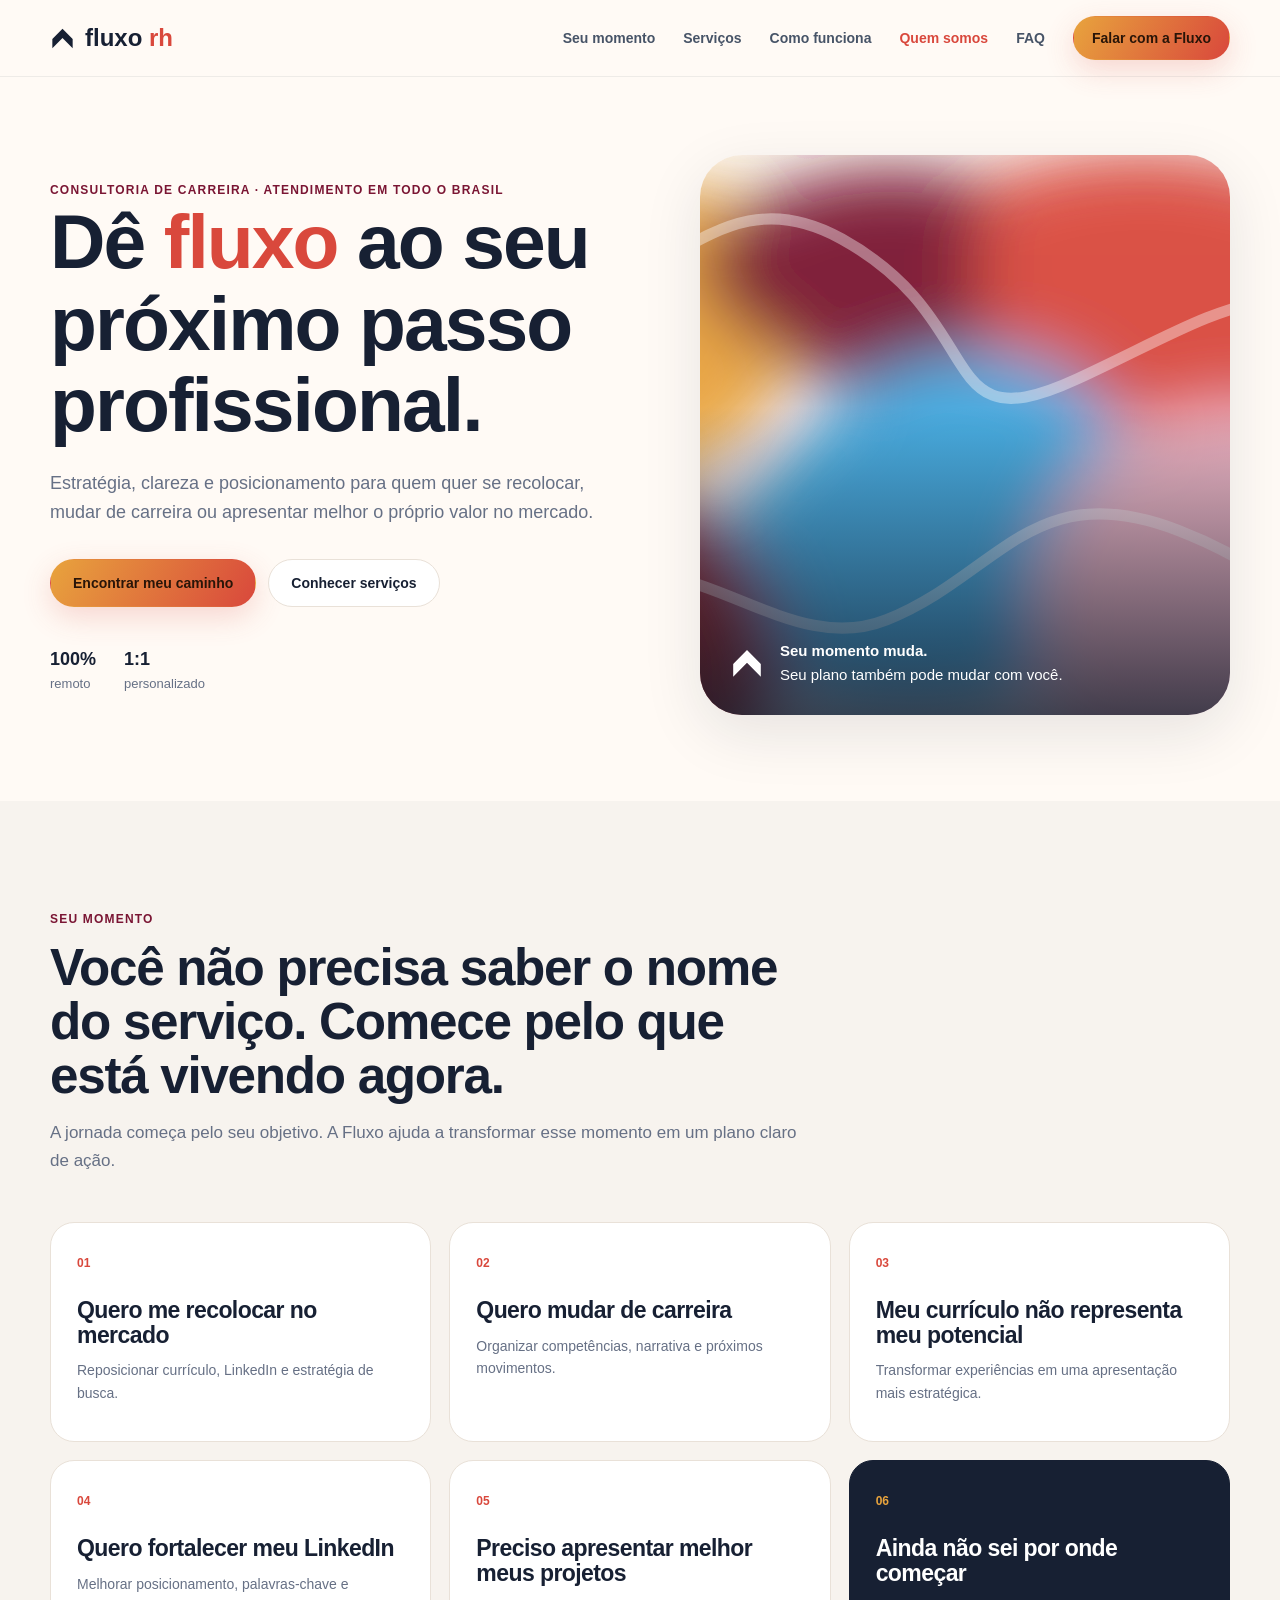
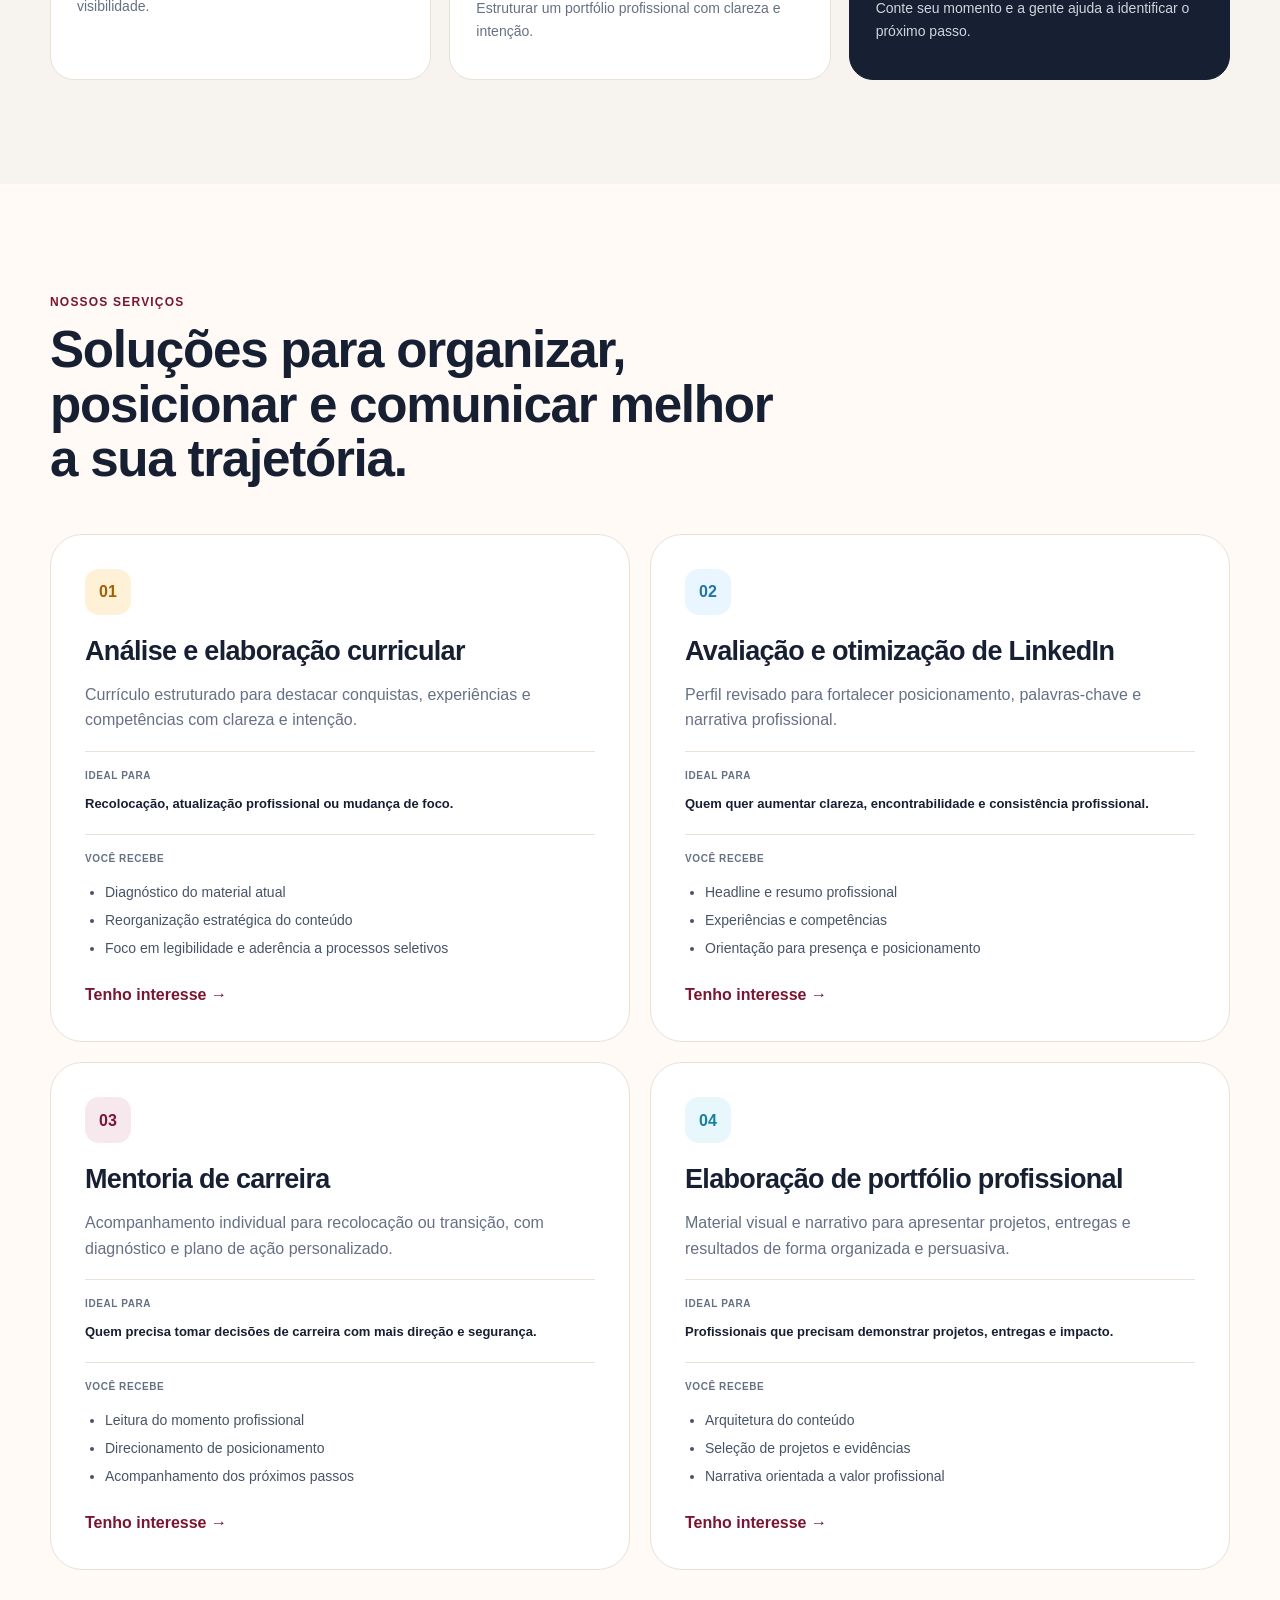
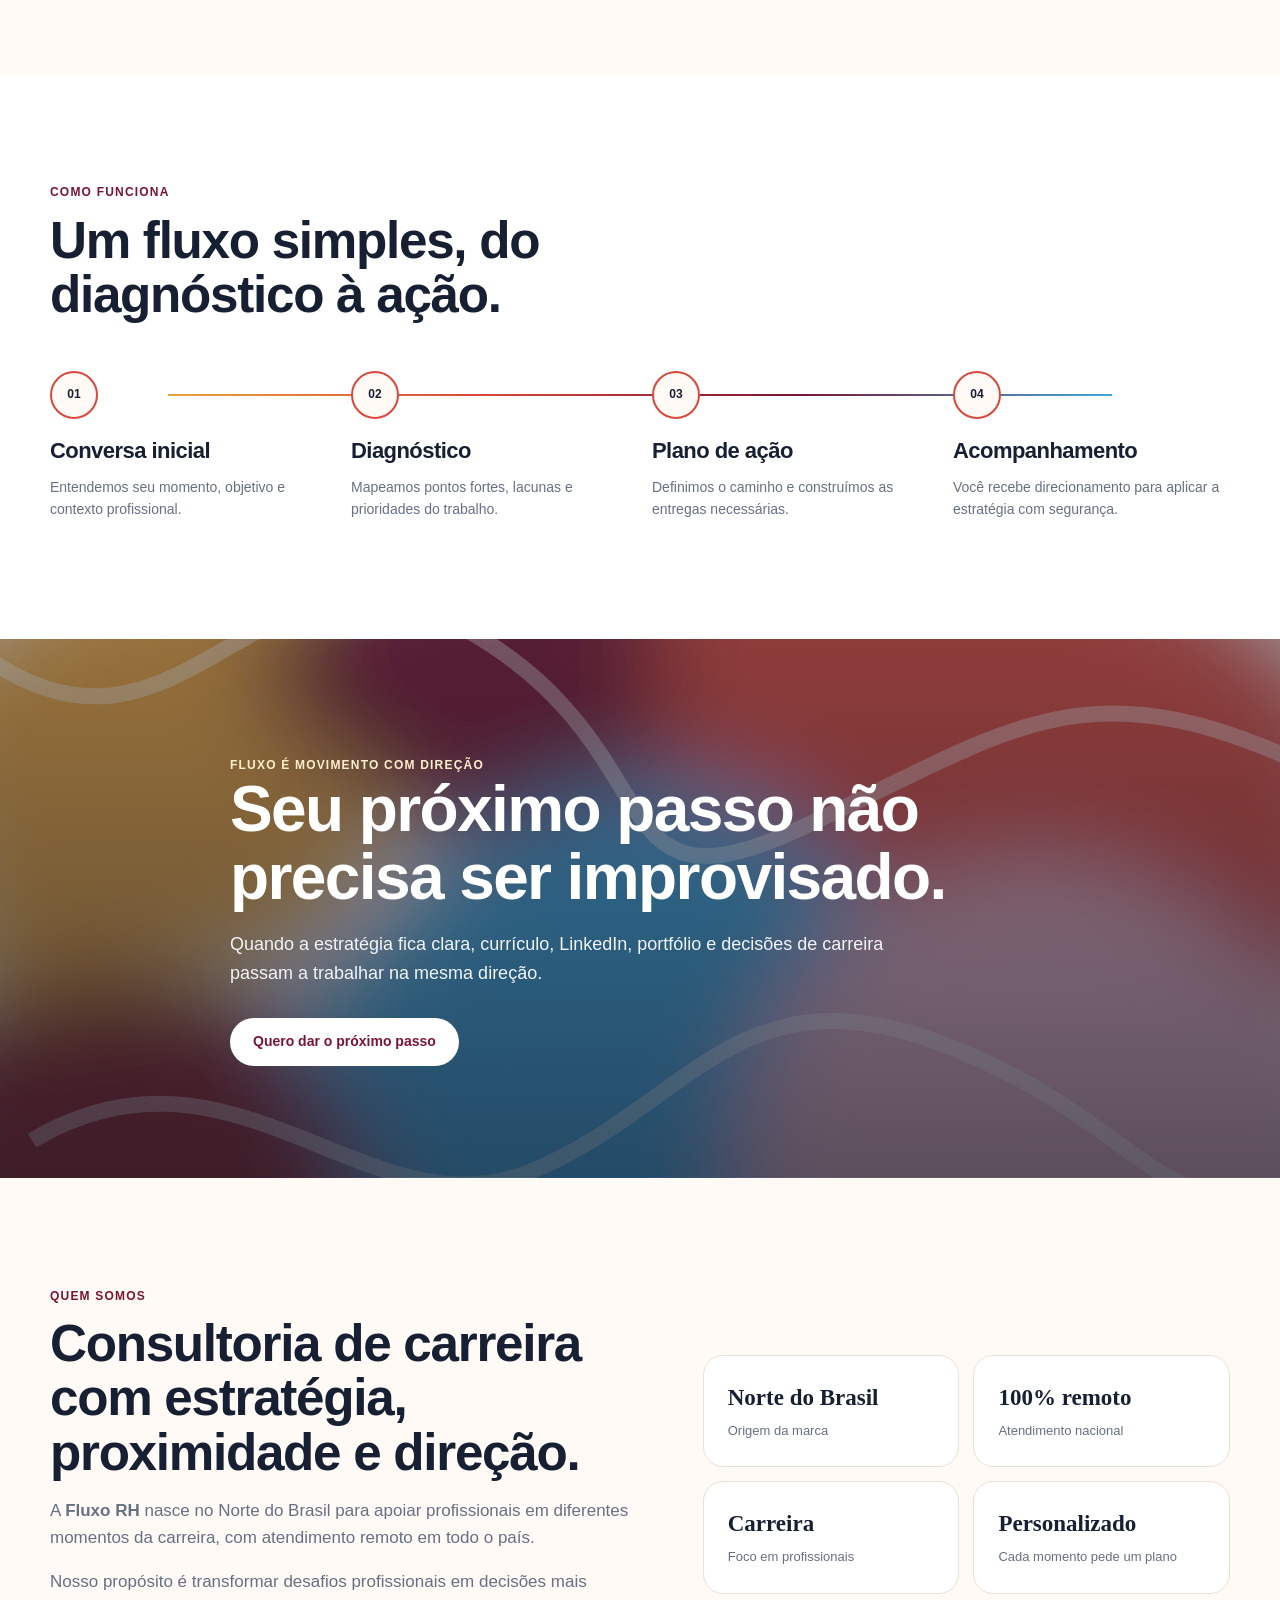
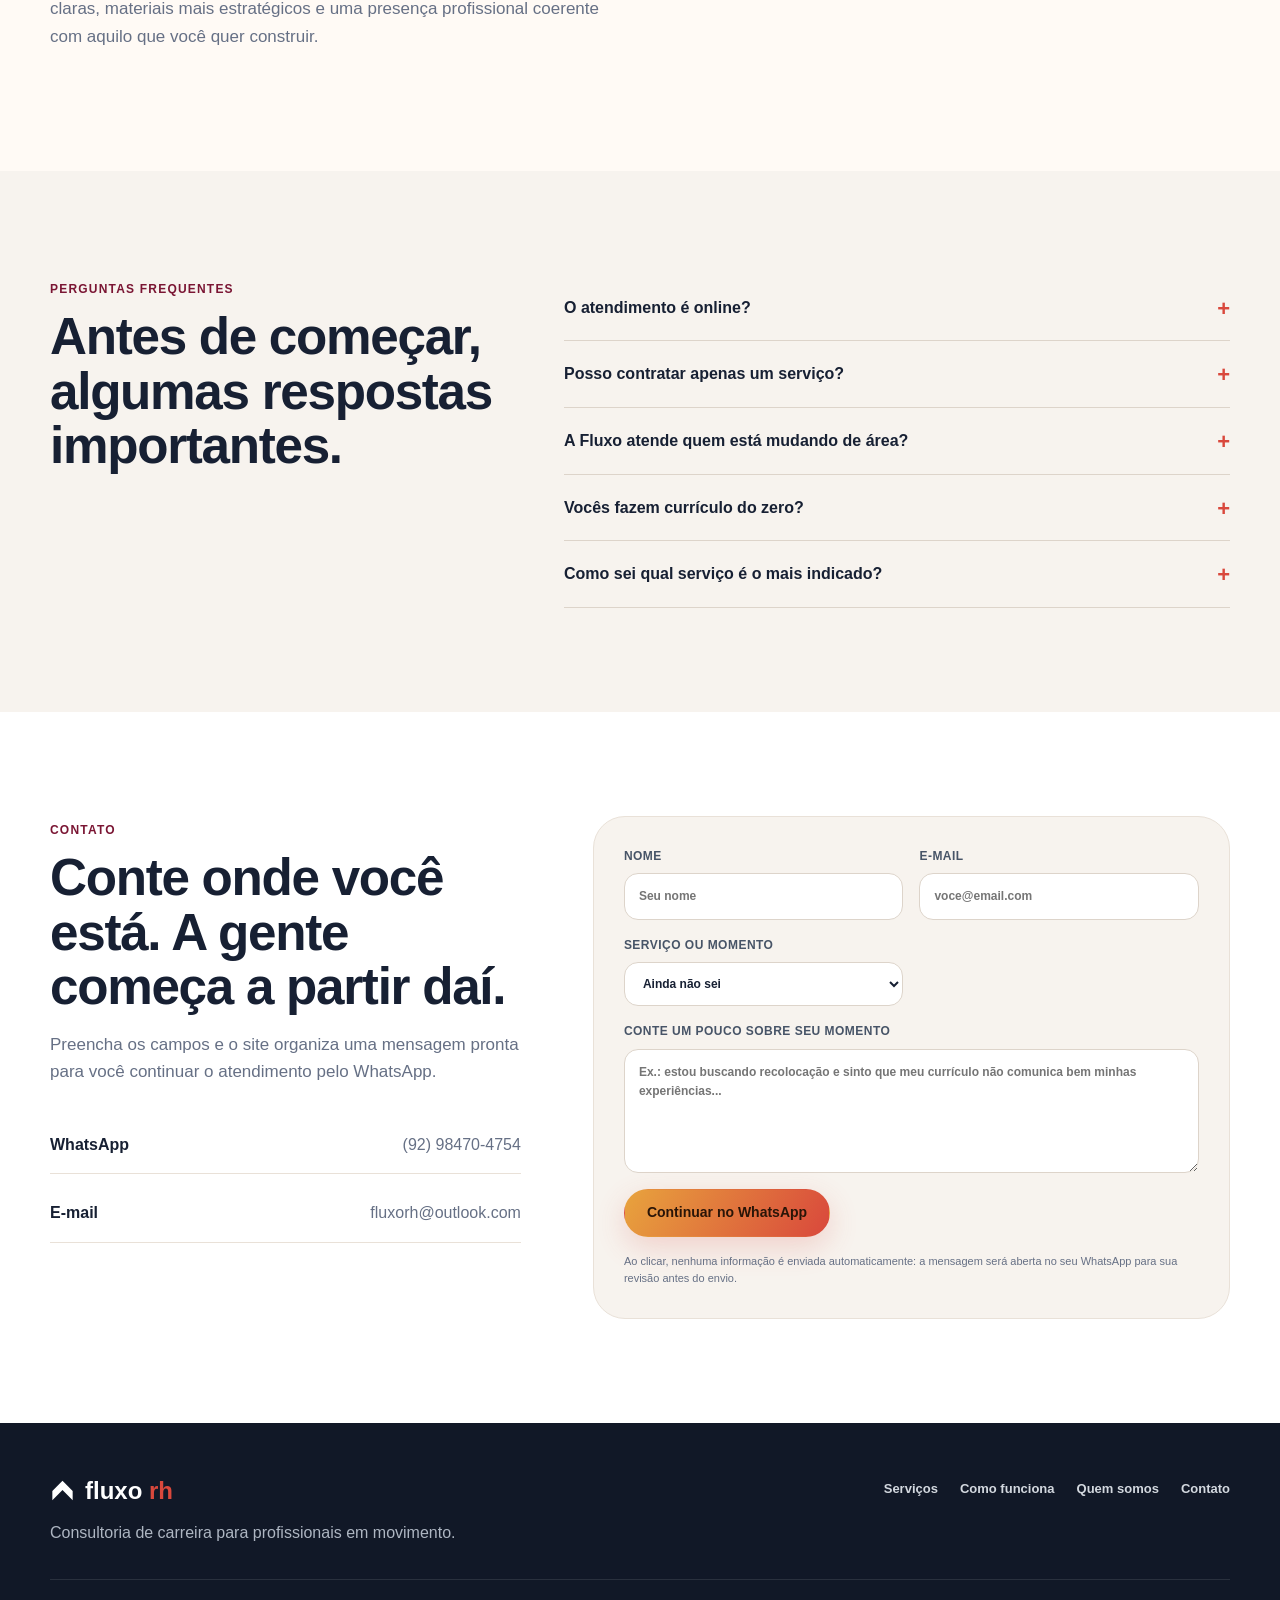
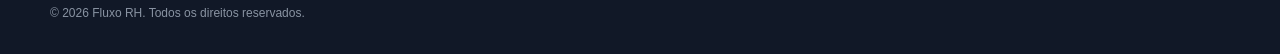
==== commit f10a47a4: "Remove terceiro diferencial e ajusta espaçamento mobile" ====
--- a/index.html
+++ b/index.html
@@ -17,6 +17,12 @@
   <link rel="preconnect" href="https://fonts.gstatic.com" crossorigin>
   <link href="https://fonts.googleapis.com/css2?family=Baloo+2:wght@600;700&family=Manrope:wght@400;500;600;700;800&display=swap" rel="stylesheet">
   <link rel="stylesheet" href="css/styles.css">
+  <style>
+    @media (max-width: 640px){
+      .trust-row{grid-template-columns:repeat(2,minmax(0,1fr));gap:12px;}
+      .trust-row span{padding:14px 12px;min-height:64px;display:flex;flex-direction:column;justify-content:center;}
+    }
+  </style>
   <script type="application/ld+json">{"@context":"https://schema.org","@type":"ProfessionalService","name":"Fluxo RH","url":"https://gustavomrtns.github.io/fluxorh/","description":"Consultoria de carreira para profissionais em recolocação, transição ou fortalecimento de posicionamento profissional.","areaServed":"BR","email":"fluxorh@outlook.com","telephone":"+55-92-98470-4754","serviceType":["Análise e elaboração curricular","Avaliação e otimização de LinkedIn","Mentoria de carreira","Elaboração de portfólio profissional"]}</script>
 </head>
 <body>
@@ -70,7 +76,6 @@
           <div class="trust-row" aria-label="Diferenciais">
             <span><strong>100%</strong> remoto</span>
             <span><strong>1:1</strong> personalizado</span>
-            <span><strong>Brasil</strong> inteiro</span>
           </div>
         </div>
 
@@ -256,4 +261,4 @@
 
   <script src="js/main.js" defer></script>
 </body>
-</html>
+</html>
--- a/css/styles.css
+++ b/css/styles.css
@@ -1 +1 @@
-:root{--paper:#fffaf5;--paper-2:#f7f3ee;--white:#fff;--ink:#172033;--muted:#667085;--line:#e9e1d8;--gold:#e8a33d;--coral:#d9483c;--wine:#7a1533;--sky:#3fa9e0;--navy:#111827;--radius-xl:32px;--radius-lg:24px;--radius-md:16px;--shadow:0 18px 60px rgba(23,32,51,.10)}*{box-sizing:border-box}html{scroll-behavior:smooth}body{margin:0;background:var(--paper);color:var(--ink);font-family:"Manrope",sans-serif;line-height:1.6;-webkit-font-smoothing:antialiased}img{display:block;max-width:100%}a{color:inherit;text-decoration:none}button,input,textarea,select{font:inherit}button{cursor:pointer}section{scroll-margin-top:90px}.container{width:min(1180px,calc(100% - 48px));margin-inline:auto}.skip-link{position:fixed;left:12px;top:-80px;z-index:999;background:var(--ink);color:#fff;padding:10px 14px;border-radius:10px}.skip-link:focus{top:12px}.site-header{position:sticky;top:0;z-index:100;background:rgba(255,250,245,.88);backdrop-filter:blur(18px);border-bottom:1px solid rgba(23,32,51,.07)}.nav-wrap{min-height:76px;display:flex;align-items:center;gap:28px}.brand{display:inline-flex;align-items:center;gap:10px;color:var(--ink);font-family:"Baloo 2",sans-serif;font-weight:700;font-size:24px;line-height:1}.brand-symbol{width:25px;height:23px}.brand-name b{font-weight:700;color:var(--coral)}.desktop-nav{margin-left:auto;display:flex;gap:28px;align-items:center;font-size:14px;font-weight:700;color:#475467}.desktop-nav a:hover{color:var(--coral)}.button{display:inline-flex;align-items:center;justify-content:center;min-height:48px;padding:0 22px;border-radius:999px;border:1px solid transparent;font-weight:800;font-size:14px;transition:.25s ease}.button:hover{transform:translateY(-2px)}.button-primary{background:linear-gradient(120deg,var(--gold),var(--coral));color:#291508;box-shadow:0 10px 30px rgba(217,72,60,.20)}.button-secondary{background:#fff;border-color:var(--line);color:var(--ink)}.button-light{background:#fff;color:var(--wine)}.header-cta{min-height:44px;padding-inline:18px}.menu-toggle{display:none;margin-left:auto;width:44px;height:44px;border:0;background:transparent;padding:9px}.menu-toggle span{display:block;height:2px;background:var(--ink);margin:6px;border-radius:2px}.mobile-menu{background:var(--paper);border-top:1px solid var(--line)}.mobile-menu nav{display:grid;gap:2px;padding:16px 24px 24px}.mobile-menu a:not(.button){padding:12px 4px;font-weight:700}.hero{padding:78px 0 86px;overflow:hidden}.hero-grid{display:grid;grid-template-columns:1.05fr .95fr;gap:64px;align-items:center}.eyebrow,.kicker{display:inline-block;text-transform:uppercase;letter-spacing:.10em;font-size:12px;font-weight:800;color:var(--wine)}h1,h2,h3{font-family:"Baloo 2",sans-serif;line-height:1.06;margin:0;letter-spacing:-.025em}h1{font-size:clamp(46px,6vw,78px);max-width:760px}h1 em{font-style:normal;color:var(--coral)}.hero-lead{font-size:18px;color:var(--muted);max-width:620px;margin:24px 0 0}.hero-actions{display:flex;gap:12px;flex-wrap:wrap;margin-top:32px}.trust-row{display:flex;gap:28px;flex-wrap:wrap;margin-top:38px;color:var(--muted);font-size:13px}.trust-row strong{color:var(--ink);display:block;font-size:18px}.hero-art{position:relative;min-height:560px;border-radius:42px;overflow:hidden;box-shadow:var(--shadow)}.hero-art img{width:100%;height:100%;object-fit:cover;position:absolute;inset:0}.hero-art:after{content:"";position:absolute;inset:0;background:linear-gradient(180deg,transparent 45%,rgba(17,24,39,.78))}.hero-art-overlay{position:absolute;z-index:2;left:30px;right:30px;bottom:28px;color:#fff;display:flex;gap:16px;align-items:center}.hero-art-overlay p{margin:0;font-size:15px}.art-symbol{width:34px;flex:0 0 auto}.section{padding:104px 0}.section-soft{background:var(--paper-2)}.section-heading{max-width:760px;margin-bottom:48px}.section-heading h2,.about-copy h2,.contact-copy h2{font-size:clamp(34px,4vw,52px);margin-top:10px}.section-heading p{color:var(--muted);font-size:17px;margin-top:16px}.moment-grid{display:grid;grid-template-columns:repeat(3,1fr);gap:18px}.moment-card{background:#fff;border:1px solid var(--line);border-radius:var(--radius-lg);padding:26px;min-height:220px;transition:.25s ease}.moment-card:hover{transform:translateY(-5px);box-shadow:var(--shadow);border-color:#ddcec1}.moment-card>span{font-size:12px;font-weight:800;color:var(--coral)}.moment-card h3{font-size:23px;margin-top:24px}.moment-card p{color:var(--muted);margin:12px 0 0;font-size:14px}.accent-card{background:var(--ink);color:#fff;border-color:var(--ink)}.accent-card p{color:#cfd4dc}.accent-card>span{color:var(--gold)}.services-grid{display:grid;grid-template-columns:repeat(2,1fr);gap:20px}.service-card{background:#fff;border:1px solid var(--line);border-radius:var(--radius-xl);padding:34px}.service-number{width:46px;height:46px;border-radius:14px;background:#fff1d8;color:#a45f00;display:grid;place-items:center;font-weight:800}.service-number.blue{background:#eaf6ff;color:#2075a6}.service-number.wine{background:#f7e8ed;color:var(--wine)}.service-number.sky{background:#e8f7fb;color:#1680a3}.service-card h3{font-size:27px;margin-top:22px}.service-card>p{color:var(--muted)}.service-card ul{padding-left:20px;color:#475467;font-size:14px}.service-card li+li{margin-top:6px}.text-link{display:inline-block;margin-top:8px;font-weight:800;color:var(--wine)}.process-section{background:#fff}.process-flow{position:relative;display:grid;grid-template-columns:repeat(4,1fr);gap:24px}.flow-line{position:absolute;top:23px;left:10%;right:10%;height:2px;background:linear-gradient(90deg,var(--gold),var(--coral),var(--wine),var(--sky));z-index:0}.process-step{position:relative;z-index:1}.process-step>span{display:grid;place-items:center;width:48px;height:48px;border-radius:50%;background:var(--paper);border:2px solid var(--coral);font-size:12px;font-weight:800}.process-step h3{font-size:22px;margin-top:20px}.process-step p{color:var(--muted);font-size:14px}.brand-break{position:relative;overflow:hidden;color:#fff;padding:112px 0}.brand-break-bg{position:absolute;inset:0;background-image:linear-gradient(rgba(17,24,39,.38),rgba(17,24,39,.66)),url('../assets/fluxo-bg.svg');background-size:cover;background-position:center}.brand-break-content{position:relative;max-width:820px}.kicker.light{color:#fff0cd}.brand-break h2{font-size:clamp(40px,5vw,64px)}.brand-break p{font-size:18px;max-width:680px;color:#f2f4f7;margin:18px 0 30px}.about-grid{display:grid;grid-template-columns:1.05fr .95fr;gap:70px;align-items:center}.about-copy p{color:var(--muted);font-size:17px}.about-panel{display:grid;grid-template-columns:1fr 1fr;gap:14px}.about-panel div{background:#fff;border:1px solid var(--line);border-radius:20px;padding:24px}.about-panel strong{display:block;font-family:"Baloo 2";font-size:23px}.about-panel span{color:var(--muted);font-size:13px}.faq-grid{display:grid;grid-template-columns:.8fr 1.2fr;gap:70px}.faq-list details{border-bottom:1px solid #ddd4ca;padding:20px 0}.faq-list summary{list-style:none;cursor:pointer;font-weight:800;padding-right:34px;position:relative}.faq-list summary::-webkit-details-marker{display:none}.faq-list summary:after{content:"+";position:absolute;right:0;font-size:22px;top:-4px;color:var(--coral)}.faq-list details[open] summary:after{content:"−"}.faq-list p{color:var(--muted);margin:12px 0 0;max-width:64ch}.contact-section{background:#fff}.contact-grid{display:grid;grid-template-columns:.85fr 1.15fr;gap:72px}.contact-copy>p{color:var(--muted);font-size:17px}.contact-direct{display:grid;gap:10px;margin-top:30px}.contact-direct a{display:flex;justify-content:space-between;gap:18px;padding:16px 0;border-bottom:1px solid var(--line)}.contact-direct span{color:var(--muted)}.contact-form{display:grid;grid-template-columns:1fr 1fr;gap:16px;background:var(--paper-2);border:1px solid var(--line);border-radius:var(--radius-xl);padding:30px}.contact-form label{font-size:12px;text-transform:uppercase;letter-spacing:.04em;font-weight:800;color:#475467}.contact-form label:nth-child(4),.contact-form button,.contact-form small{grid-column:1/-1}.contact-form input,.contact-form textarea,.contact-form select{display:block;width:100%;margin-top:7px;border:1px solid #ddd4ca;background:#fff;border-radius:14px;padding:13px 14px;color:var(--ink);outline:none}.contact-form input:focus,.contact-form textarea:focus,.contact-form select:focus{border-color:var(--coral);box-shadow:0 0 0 3px rgba(217,72,60,.10)}.contact-form textarea{resize:vertical}.contact-form .button{justify-self:start}.contact-form small{color:var(--muted);font-size:11px}.site-footer{background:var(--navy);color:#fff;padding:56px 0 30px}.footer-grid{display:grid;grid-template-columns:1fr auto;gap:34px;align-items:start}.footer-brand{color:#fff}.footer-grid p{color:#aeb6c2;margin:10px 0 0}.footer-links{display:flex;gap:22px;color:#d3d8df;font-size:13px;font-weight:700}.footer-note{grid-column:1/-1;border-top:1px solid rgba(255,255,255,.10);padding-top:24px;color:#8993a2;font-size:12px}.mobile-whatsapp{display:none}.reveal{opacity:0;transform:translateY(18px);transition:opacity .7s ease,transform .7s ease}.reveal.visible{opacity:1;transform:none}@media (prefers-reduced-motion:reduce){html{scroll-behavior:auto}.reveal{opacity:1;transform:none;transition:none}*{animation:none!important;transition-duration:.01ms!important}}@media(max-width:980px){.desktop-nav,.header-cta{display:none}.menu-toggle{display:block}.hero-grid,.about-grid,.faq-grid,.contact-grid{grid-template-columns:1fr}.hero{padding-top:48px}.hero-art{min-height:460px;order:-1}.moment-grid{grid-template-columns:1fr 1fr}.process-flow{grid-template-columns:1fr 1fr}.flow-line{display:none}.services-grid{grid-template-columns:1fr}.faq-grid{gap:20px}.contact-grid{gap:36px}.footer-grid{grid-template-columns:1fr}.footer-links{flex-wrap:wrap}.footer-note{grid-column:auto}}@media(max-width:640px){body{padding-bottom:72px}.container{width:min(100% - 32px,1180px)}.site-header{background:rgba(255,250,245,.96)}.nav-wrap{min-height:66px}.brand{font-size:22px}.hero{padding:28px 0 66px}.hero-grid{gap:34px}.hero-art{min-height:360px;border-radius:26px}.hero-art-overlay{left:20px;right:20px;bottom:20px}.eyebrow{font-size:10px}.hero-lead{font-size:16px}.hero-actions{display:grid}.hero-actions .button{width:100%}.trust-row{gap:18px}.section{padding:72px 0}.section-heading{margin-bottom:32px}.moment-grid,.process-flow,.about-panel{grid-template-columns:1fr}.moment-card{min-height:auto}.service-card{padding:26px}.brand-break{padding:80px 0}.contact-form{grid-template-columns:1fr;padding:22px}.contact-form label,.contact-form label:nth-child(4),.contact-form button,.contact-form small{grid-column:auto}.contact-form .button{width:100%}.contact-direct a{display:grid}.mobile-whatsapp{display:flex;position:fixed;z-index:90;left:12px;right:12px;bottom:10px;height:52px;border-radius:18px;align-items:center;justify-content:center;background:#172033;color:#fff;font-weight:800;box-shadow:0 12px 36px rgba(17,24,39,.28)}.site-footer{padding-bottom:80px}}+:root{--paper:#fffaf5;--paper-2:#f7f3ee;--white:#fff;--ink:#172033;--muted:#667085;--line:#e9e1d8;--gold:#e8a33d;--coral:#d9483c;--wine:#7a1533;--sky:#3fa9e0;--navy:#111827;--radius-xl:32px;--radius-lg:24px;--radius-md:16px;--shadow:0 18px 60px rgba(23,32,51,.10)}*{box-sizing:border-box}html{scroll-behavior:smooth}body{margin:0;background:var(--paper);color:var(--ink);font-family:"Manrope",sans-serif;line-height:1.6;-webkit-font-smoothing:antialiased}img{display:block;max-width:100%}a{color:inherit;text-decoration:none}button,input,textarea,select{font:inherit}button{cursor:pointer}section{scroll-margin-top:90px}.container{width:min(1180px,calc(100% - 48px));margin-inline:auto}.skip-link{position:fixed;left:12px;top:-80px;z-index:999;background:var(--ink);color:#fff;padding:10px 14px;border-radius:10px}.skip-link:focus{top:12px}.site-header{position:sticky;top:0;z-index:100;background:rgba(255,250,245,.88);backdrop-filter:blur(18px);border-bottom:1px solid rgba(23,32,51,.07)}.nav-wrap{min-height:76px;display:flex;align-items:center;gap:28px}.brand{display:inline-flex;align-items:center;gap:10px;color:var(--ink);font-family:"Baloo 2",sans-serif;font-weight:700;font-size:24px;line-height:1}.brand-symbol{width:25px;height:23px}.brand-name b{font-weight:700;color:var(--coral)}.desktop-nav{margin-left:auto;display:flex;gap:28px;align-items:center;font-size:14px;font-weight:700;color:#475467}.desktop-nav a:hover{color:var(--coral)}.button{display:inline-flex;align-items:center;justify-content:center;min-height:48px;padding:0 22px;border-radius:999px;border:1px solid transparent;font-weight:800;font-size:14px;transition:.25s ease}.button:hover{transform:translateY(-2px)}.button-primary{background:linear-gradient(120deg,var(--gold),var(--coral));color:#291508;box-shadow:0 10px 30px rgba(217,72,60,.20)}.button-secondary{background:#fff;border-color:var(--line);color:var(--ink)}.button-light{background:#fff;color:var(--wine)}.header-cta{min-height:44px;padding-inline:18px}.menu-toggle{display:none;margin-left:auto;width:44px;height:44px;border:0;background:transparent;padding:9px}.menu-toggle span{display:block;height:2px;background:var(--ink);margin:6px;border-radius:2px}.mobile-menu{background:var(--paper);border-top:1px solid var(--line)}.mobile-menu nav{display:grid;gap:2px;padding:16px 24px 24px}.mobile-menu a:not(.button){padding:12px 4px;font-weight:700}.hero{padding:78px 0 86px;overflow:hidden}.hero-grid{display:grid;grid-template-columns:1.05fr .95fr;gap:64px;align-items:center}.eyebrow,.kicker{display:inline-block;text-transform:uppercase;letter-spacing:.10em;font-size:12px;font-weight:800;color:var(--wine)}h1,h2,h3{font-family:"Baloo 2",sans-serif;line-height:1.06;margin:0;letter-spacing:-.025em}h1{font-size:clamp(46px,6vw,78px);max-width:760px}h1 em{font-style:normal;color:var(--coral)}.hero-lead{font-size:18px;color:var(--muted);max-width:620px;margin:24px 0 0}.hero-actions{display:flex;gap:12px;flex-wrap:wrap;margin-top:32px}.trust-row{display:flex;gap:28px;flex-wrap:wrap;margin-top:38px;color:var(--muted);font-size:13px}.trust-row strong{color:var(--ink);display:block;font-size:18px}.hero-art{position:relative;min-height:560px;border-radius:42px;overflow:hidden;box-shadow:var(--shadow)}.hero-art img{width:100%;height:100%;object-fit:cover;position:absolute;inset:0}.hero-art:after{content:"";position:absolute;inset:0;background:linear-gradient(180deg,transparent 45%,rgba(17,24,39,.78))}.hero-art-overlay{position:absolute;z-index:2;left:30px;right:30px;bottom:28px;color:#fff;display:flex;gap:16px;align-items:center}.hero-art-overlay p{margin:0;font-size:15px}.art-symbol{width:34px;flex:0 0 auto}.section{padding:104px 0}.section-soft{background:var(--paper-2)}.section-heading{max-width:760px;margin-bottom:48px}.section-heading h2,.about-copy h2,.contact-copy h2{font-size:clamp(34px,4vw,52px);margin-top:10px}.section-heading p{color:var(--muted);font-size:17px;margin-top:16px}.moment-grid{display:grid;grid-template-columns:repeat(3,1fr);gap:18px}.moment-card{background:#fff;border:1px solid var(--line);border-radius:var(--radius-lg);padding:26px;min-height:220px;transition:.25s ease}.moment-card:hover{transform:translateY(-5px);box-shadow:var(--shadow);border-color:#ddcec1}.moment-card>span{font-size:12px;font-weight:800;color:var(--coral)}.moment-card h3{font-size:23px;margin-top:24px}.moment-card p{color:var(--muted);margin:12px 0 0;font-size:14px}.accent-card{background:var(--ink);color:#fff;border-color:var(--ink)}.accent-card p{color:#cfd4dc}.accent-card>span{color:var(--gold)}.services-grid{display:grid;grid-template-columns:repeat(2,1fr);gap:20px}.service-card{background:#fff;border:1px solid var(--line);border-radius:var(--radius-xl);padding:34px}.service-number{width:46px;height:46px;border-radius:14px;background:#fff1d8;color:#a45f00;display:grid;place-items:center;font-weight:800}.service-number.blue{background:#eaf6ff;color:#2075a6}.service-number.wine{background:#f7e8ed;color:var(--wine)}.service-number.sky{background:#e8f7fb;color:#1680a3}.service-card h3{font-size:27px;margin-top:22px}.service-card>p{color:var(--muted)}.service-card ul{padding-left:20px;color:#475467;font-size:14px}.service-card li+li{margin-top:6px}.text-link{display:inline-block;margin-top:8px;font-weight:800;color:var(--wine)}.service-fit,.service-deliver{margin-top:18px;padding-top:16px;border-top:1px solid var(--line)}.service-fit span,.service-deliver>span{display:block;text-transform:uppercase;letter-spacing:.06em;font-size:10px;font-weight:800;color:var(--muted);margin-bottom:6px}.service-fit strong{font-size:13px;line-height:1.45}.process-section{background:#fff}.process-flow{position:relative;display:grid;grid-template-columns:repeat(4,1fr);gap:24px}.flow-line{position:absolute;top:23px;left:10%;right:10%;height:2px;background:linear-gradient(90deg,var(--gold),var(--coral),var(--wine),var(--sky));z-index:0}.process-step{position:relative;z-index:1}.process-step>span{display:grid;place-items:center;width:48px;height:48px;border-radius:50%;background:var(--paper);border:2px solid var(--coral);font-size:12px;font-weight:800}.process-step h3{font-size:22px;margin-top:20px}.process-step p{color:var(--muted);font-size:14px}.brand-break{position:relative;overflow:hidden;color:#fff;padding:112px 0}.brand-break-bg{position:absolute;inset:0;background-image:linear-gradient(rgba(17,24,39,.38),rgba(17,24,39,.66)),url('../assets/fluxo-bg.svg');background-size:cover;background-position:center}.brand-break-content{position:relative;max-width:820px}.kicker.light{color:#fff0cd}.brand-break h2{font-size:clamp(40px,5vw,64px)}.brand-break p{font-size:18px;max-width:680px;color:#f2f4f7;margin:18px 0 30px}.about-grid{display:grid;grid-template-columns:1.05fr .95fr;gap:70px;align-items:center}.about-copy p{color:var(--muted);font-size:17px}.about-panel{display:grid;grid-template-columns:1fr 1fr;gap:14px}.about-panel div{background:#fff;border:1px solid var(--line);border-radius:20px;padding:24px}.about-panel strong{display:block;font-family:"Baloo 2";font-size:23px}.about-panel span{color:var(--muted);font-size:13px}.faq-grid{display:grid;grid-template-columns:.8fr 1.2fr;gap:70px}.faq-list details{border-bottom:1px solid #ddd4ca;padding:20px 0}.faq-list summary{list-style:none;cursor:pointer;font-weight:800;padding-right:34px;position:relative}.faq-list summary::-webkit-details-marker{display:none}.faq-list summary:after{content:"+";position:absolute;right:0;font-size:22px;top:-4px;color:var(--coral)}.faq-list details[open] summary:after{content:"−"}.faq-list p{color:var(--muted);margin:12px 0 0;max-width:64ch}.contact-section{background:#fff}.contact-grid{display:grid;grid-template-columns:.85fr 1.15fr;gap:72px}.contact-copy>p{color:var(--muted);font-size:17px}.contact-direct{display:grid;gap:10px;margin-top:30px}.contact-direct a{display:flex;justify-content:space-between;gap:18px;padding:16px 0;border-bottom:1px solid var(--line)}.contact-direct span{color:var(--muted)}.contact-form{display:grid;grid-template-columns:1fr 1fr;gap:16px;background:var(--paper-2);border:1px solid var(--line);border-radius:var(--radius-xl);padding:30px}.contact-form label{font-size:12px;text-transform:uppercase;letter-spacing:.04em;font-weight:800;color:#475467}.contact-form label:nth-child(4),.contact-form button,.contact-form small{grid-column:1/-1}.contact-form input,.contact-form textarea,.contact-form select{display:block;width:100%;margin-top:7px;border:1px solid #ddd4ca;background:#fff;border-radius:14px;padding:13px 14px;color:var(--ink);outline:none}.contact-form input:focus,.contact-form textarea:focus,.contact-form select:focus{border-color:var(--coral);box-shadow:0 0 0 3px rgba(217,72,60,.10)}.contact-form textarea{resize:vertical}.contact-form .button{justify-self:start}.contact-form small{color:var(--muted);font-size:11px}.site-footer{background:var(--navy);color:#fff;padding:56px 0 30px}.footer-grid{display:grid;grid-template-columns:1fr auto;gap:34px;align-items:start}.footer-brand{color:#fff}.footer-grid p{color:#aeb6c2;margin:10px 0 0}.footer-links{display:flex;gap:22px;color:#d3d8df;font-size:13px;font-weight:700}.footer-note{grid-column:1/-1;border-top:1px solid rgba(255,255,255,.10);padding-top:24px;color:#8993a2;font-size:12px}.mobile-whatsapp{display:none}.reveal{opacity:0;transform:translateY(18px);transition:opacity .7s ease,transform .7s ease}.reveal.visible{opacity:1;transform:none}.desktop-nav a.active{color:var(--coral)}.site-header.scrolled{box-shadow:0 8px 28px rgba(23,32,51,.08)}a:focus-visible,button:focus-visible,input:focus-visible,textarea:focus-visible,select:focus-visible,summary:focus-visible{outline:3px solid rgba(63,169,224,.45);outline-offset:3px}@media (prefers-reduced-motion:reduce){html{scroll-behavior:auto}.reveal{opacity:1;transform:none;transition:none}*{animation:none!important;transition-duration:.01ms!important}}@media(max-width:980px){.desktop-nav,.header-cta{display:none}.menu-toggle{display:block}.hero-grid,.about-grid,.faq-grid,.contact-grid{grid-template-columns:1fr}.hero{padding-top:48px}.hero-art{min-height:460px;order:-1}.moment-grid{grid-template-columns:1fr 1fr}.process-flow{grid-template-columns:1fr 1fr}.flow-line{display:none}.services-grid{grid-template-columns:1fr}.faq-grid{gap:20px}.contact-grid{gap:36px}.footer-grid{grid-template-columns:1fr}.footer-links{flex-wrap:wrap}.footer-note{grid-column:auto}}@media(max-width:640px){body{padding-bottom:72px}.container{width:min(100% - 32px,1180px)}.site-header{background:rgba(255,250,245,.96)}.nav-wrap{min-height:64px}.brand{font-size:21px}.hero{padding:24px 0 52px}.hero-grid{gap:24px}.hero-copy{order:1}.hero-art{order:2;min-height:210px;height:210px;border-radius:24px;box-shadow:0 12px 36px rgba(23,32,51,.12)}.hero-art-overlay{left:18px;right:18px;bottom:16px}.hero-art-overlay p{font-size:13px;line-height:1.35}.art-symbol{width:28px}.eyebrow{font-size:9px;line-height:1.5}.hero h1{font-size:clamp(38px,11vw,50px);margin-top:10px}.hero-lead{font-size:15px;line-height:1.55;margin-top:16px}.hero-actions{display:grid;margin-top:22px}.hero-actions .button{width:100%;min-height:46px}.trust-row{display:grid;grid-template-columns:repeat(3,1fr);gap:8px;margin-top:22px;font-size:10px}.trust-row span{padding:10px 8px;background:#fff;border:1px solid var(--line);border-radius:12px}.trust-row strong{font-size:15px}.section{padding:58px 0}.section-heading{margin-bottom:24px}.section-heading h2,.about-copy h2,.contact-copy h2{font-size:clamp(30px,9vw,39px)}.section-heading p{font-size:15px;line-height:1.55}.moment-grid,.services-grid{display:flex;overflow-x:auto;gap:14px;margin-inline:-16px;padding:0 16px 12px;scroll-snap-type:x mandatory;scrollbar-width:none}.moment-grid::-webkit-scrollbar,.services-grid::-webkit-scrollbar{display:none}.moment-card{flex:0 0 82vw;min-height:178px;padding:22px;scroll-snap-align:start}.moment-card h3{font-size:21px;margin-top:16px}.moment-card p{font-size:13px}.service-card{flex:0 0 86vw;padding:24px;scroll-snap-align:start}.service-card h3{font-size:24px;margin-top:16px}.service-card>p{font-size:14px;line-height:1.55}.service-fit,.service-deliver{margin-top:13px;padding-top:12px}.service-fit strong,.service-card ul{font-size:12.5px}.service-card ul{margin:6px 0 0}.text-link{margin-top:10px}.process-flow{display:grid;grid-template-columns:1fr;gap:0;border-left:2px solid var(--line);margin-left:23px}.process-step{display:grid;grid-template-columns:48px 1fr;column-gap:14px;padding:0 0 20px;margin-left:-25px}.process-step>span{grid-row:1/3;width:46px;height:46px;background:#fff}.process-step h3{font-size:19px;margin:4px 0 2px}.process-step p{font-size:13px;line-height:1.45;margin:0}.brand-break{padding:52px 0}.brand-break h2{font-size:34px}.brand-break p{display:none}.brand-break .button{margin-top:22px}.about-grid{gap:24px}.about-copy p{font-size:15px;line-height:1.55}.about-copy p+p{display:none}.about-panel{grid-template-columns:1fr 1fr;gap:8px}.about-panel div{padding:15px 13px;border-radius:15px}.about-panel strong{font-size:17px;line-height:1.15}.about-panel span{font-size:10.5px;line-height:1.3;display:block;margin-top:4px}.faq-grid{gap:6px}.faq-list details{padding:16px 0}.faq-list summary{font-size:14px}.faq-list p{font-size:13px;line-height:1.5}.contact-grid{gap:24px}.contact-copy>p{font-size:14px}.contact-direct{margin-top:18px}.contact-direct a{padding:11px 0;font-size:13px}.contact-form{grid-template-columns:1fr;padding:18px;gap:12px;border-radius:22px}.contact-form label,.contact-form label:nth-child(4),.contact-form button,.contact-form small{grid-column:auto}.contact-form input,.contact-form textarea,.contact-form select{padding:11px 12px}.contact-form textarea{min-height:92px}.contact-form .button{width:100%}.footer-links{display:none}.site-footer{padding:38px 0 82px}.footer-grid{gap:18px}.footer-note{padding-top:16px}.mobile-whatsapp{display:flex;position:fixed;z-index:90;left:12px;right:12px;bottom:10px;height:52px;border-radius:18px;align-items:center;justify-content:center;background:#172033;color:#fff;font-weight:800;box-shadow:0 12px 36px rgba(17,24,39,.28)}}
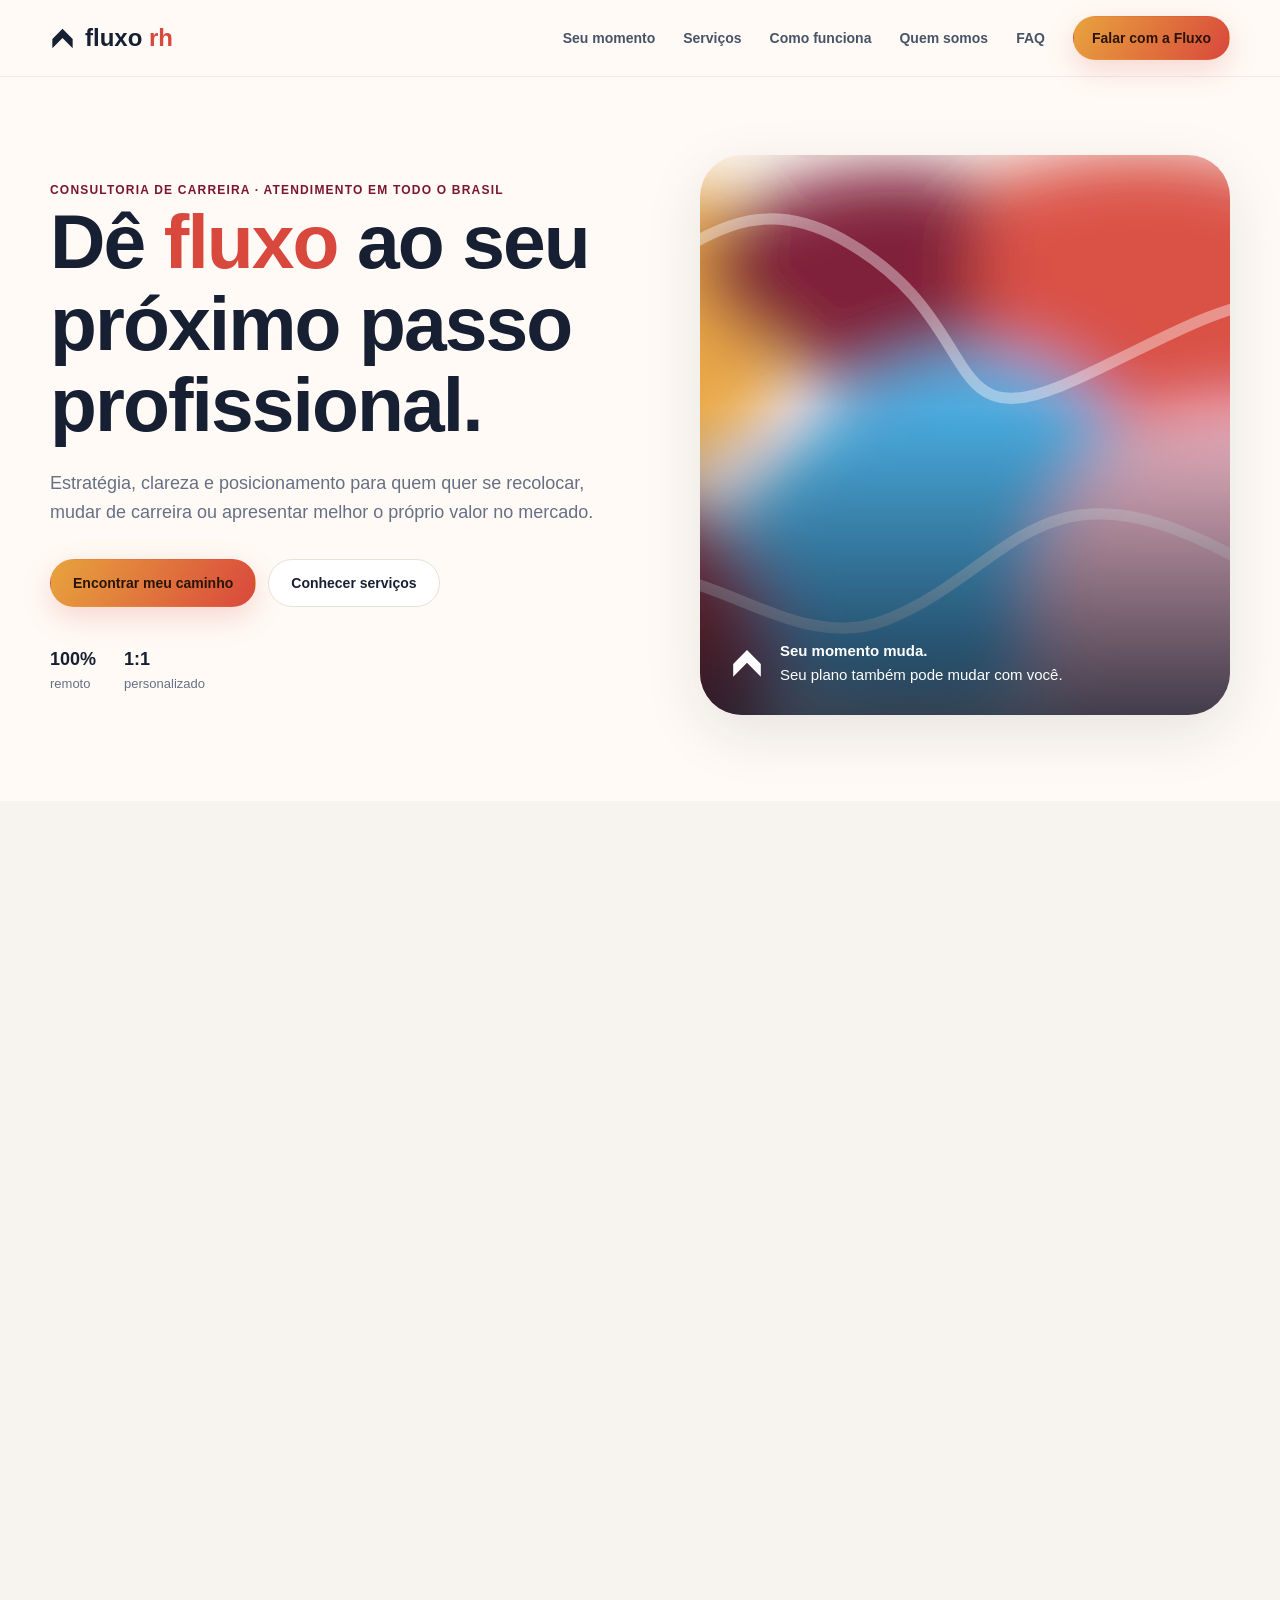
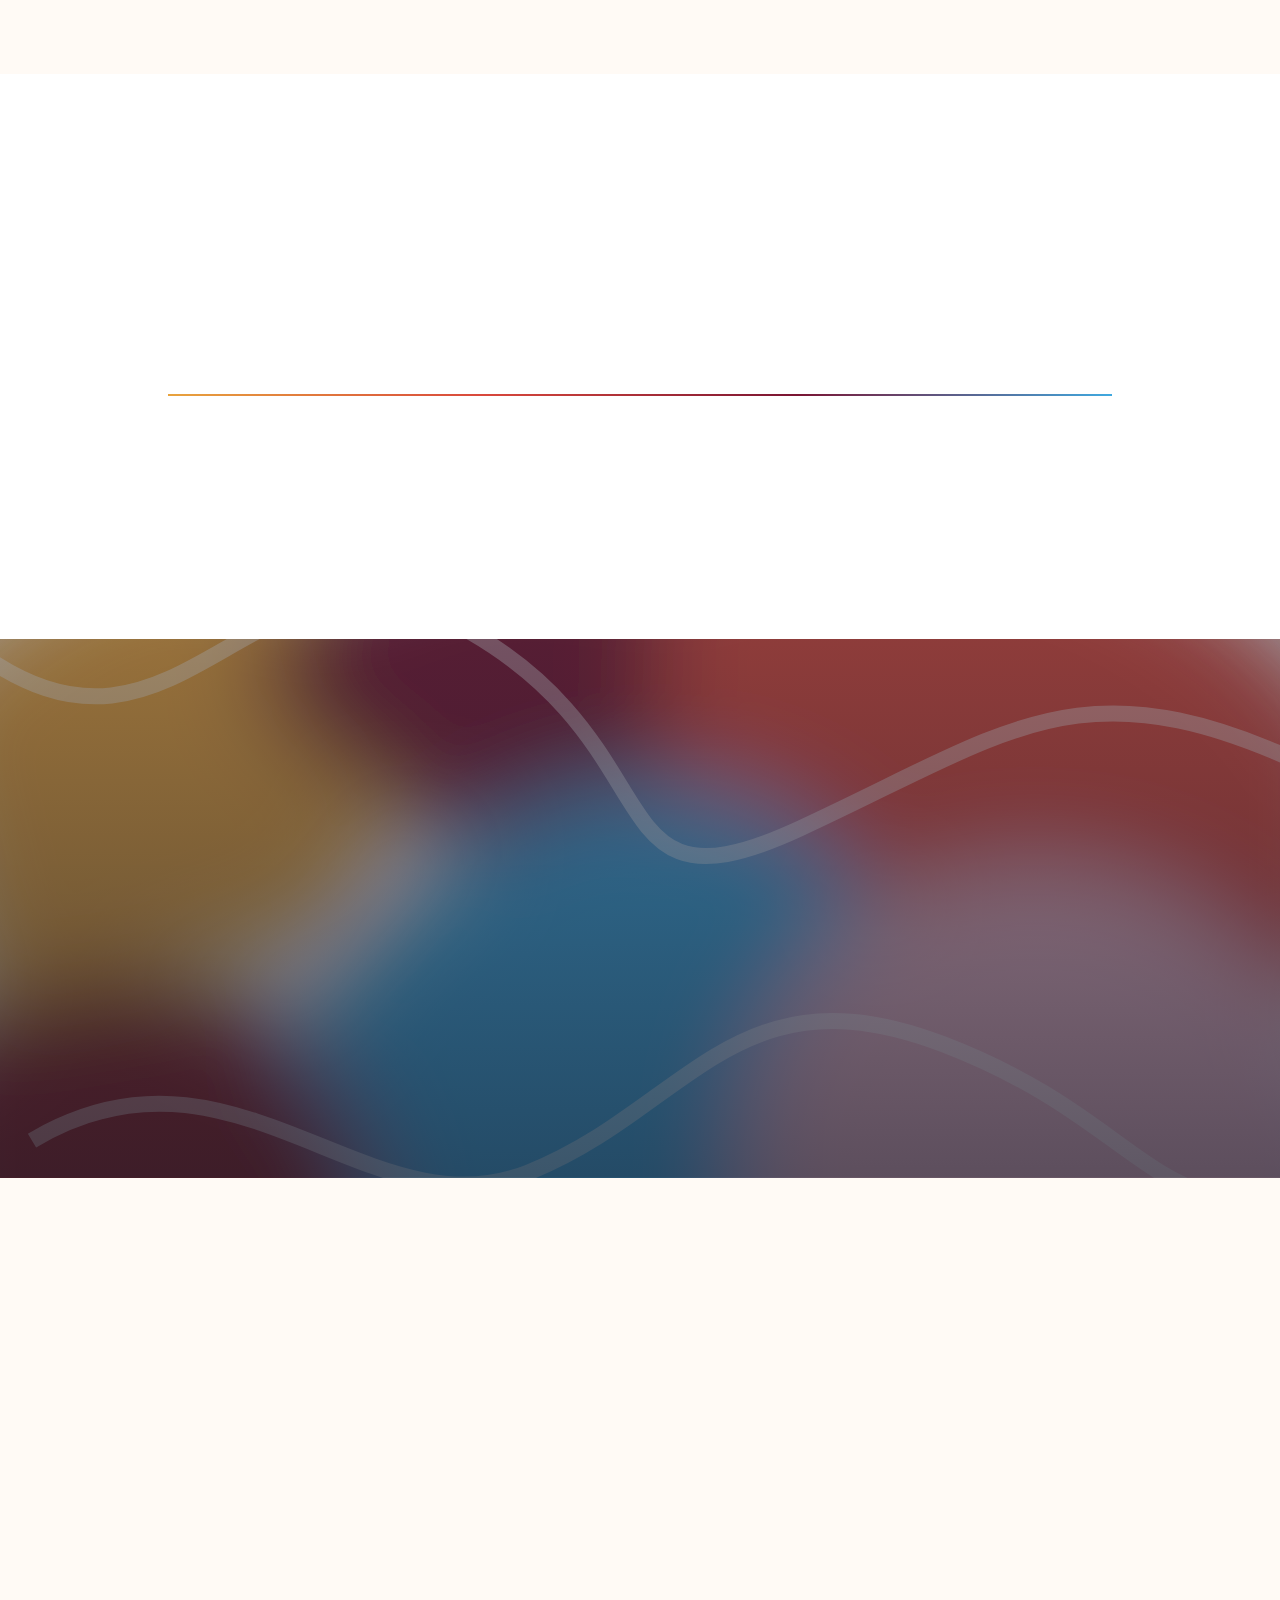
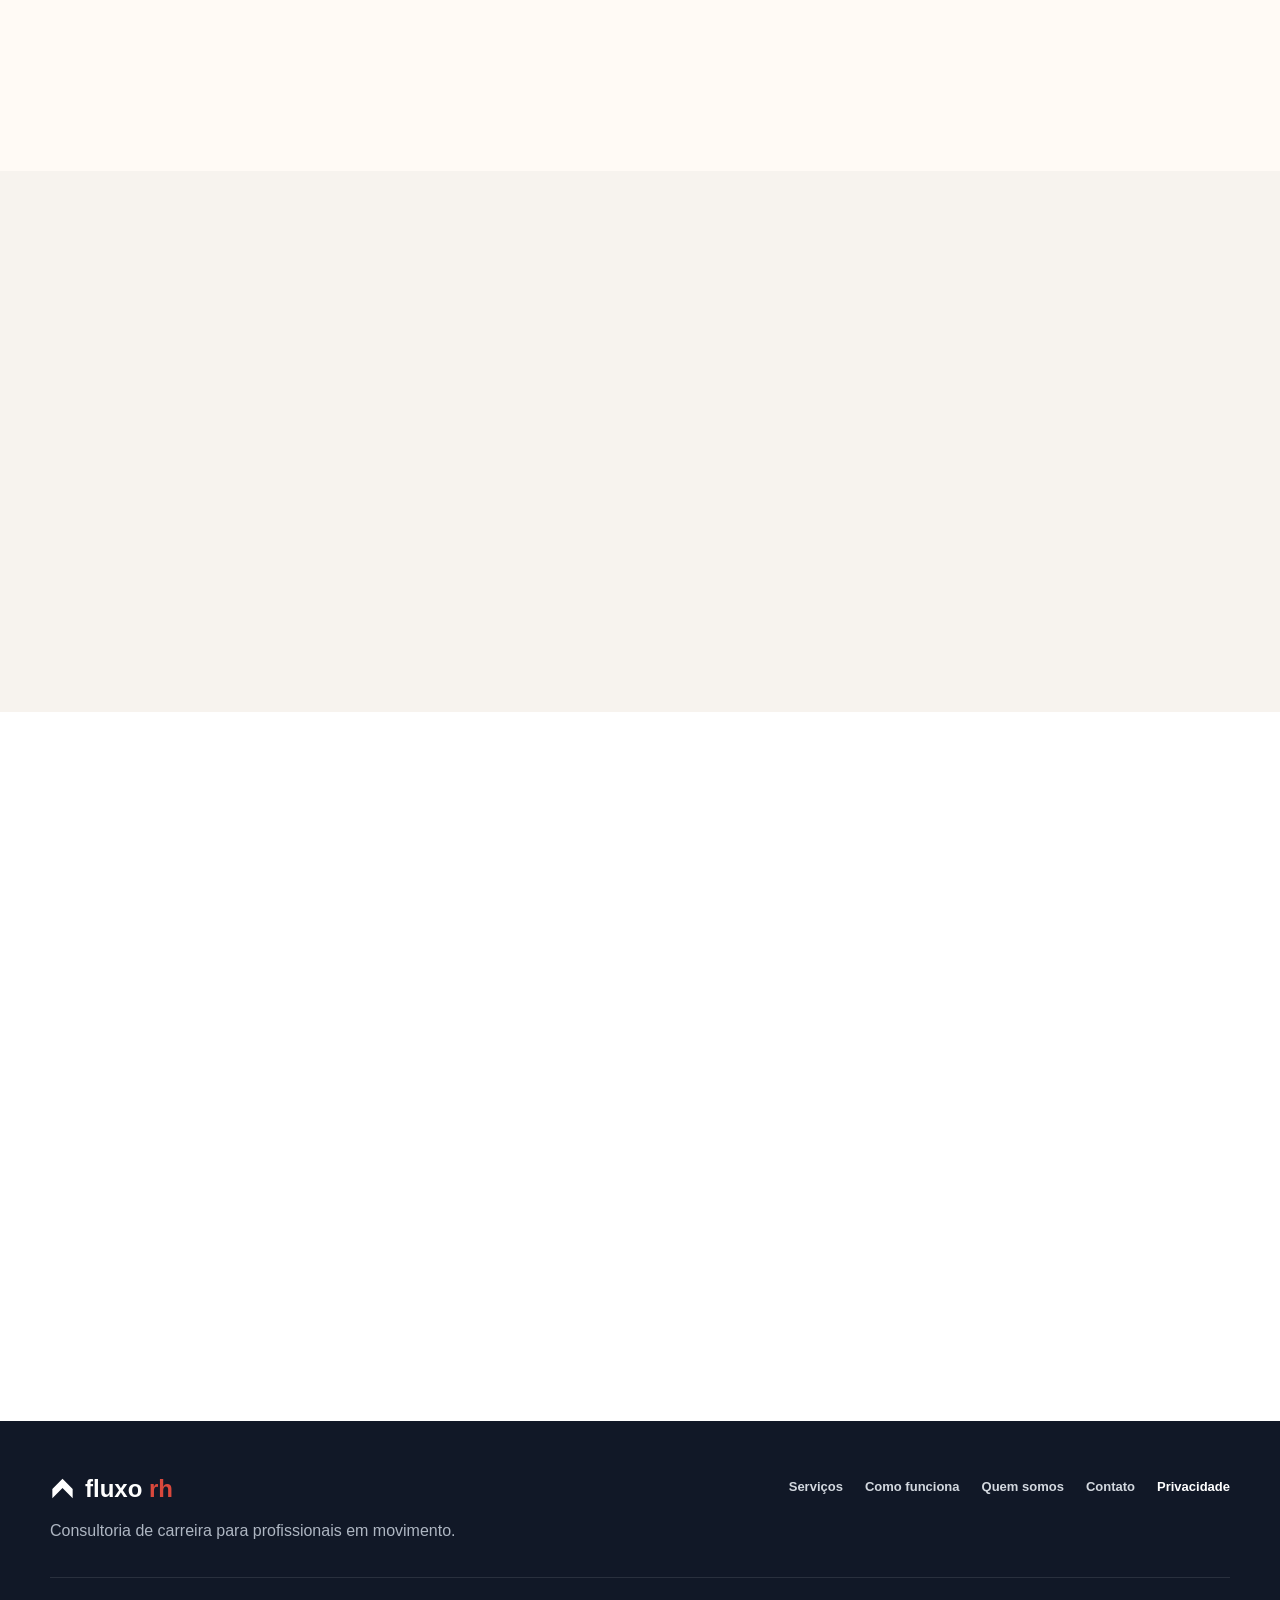
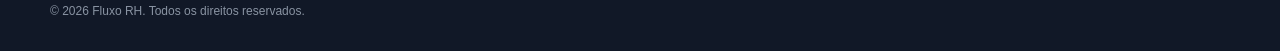
==== commit 000bb9e5: "Aplica CSP, política de referrer e transparência de privacidade" ====
--- a/index.html
+++ b/index.html
@@ -3,27 +3,24 @@
 <head>
   <meta charset="utf-8">
   <meta name="viewport" content="width=device-width, initial-scale=1">
+  <meta http-equiv="Content-Security-Policy" content="default-src 'self'; script-src 'self' 'sha256-BTikMhA1JU7qa+AdjmunF/W0Uf4xtr53nzxEaLvlFGk='; style-src 'self' https://fonts.googleapis.com; font-src 'self' https://fonts.gstatic.com; img-src 'self' data:; connect-src 'self' https://fonts.googleapis.com https://fonts.gstatic.com; object-src 'none'; base-uri 'self'; form-action 'self'; upgrade-insecure-requests">
+  <meta name="referrer" content="strict-origin-when-cross-origin">
   <title>Fluxo RH — Consultoria de carreira para profissionais</title>
   <meta name="description" content="Consultoria de carreira para profissionais em recolocação, transição ou fortalecimento de posicionamento. Currículo, LinkedIn, mentoria e portfólio com atendimento remoto em todo o Brasil.">
   <meta name="theme-color" content="#fffaf5">
   <meta property="og:title" content="Fluxo RH — Consultoria de carreira">
   <meta property="og:description" content="Dê fluxo ao seu próximo passo profissional com estratégia, clareza e acompanhamento personalizado.">
   <meta property="og:type" content="website">
-  <meta property="og:url" content="https://gustavomrtns.github.io/fluxorh/">
+  <meta property="og:url" content="https://somosfluxorh.com.br/">
   <meta property="og:locale" content="pt_BR">
-  <link rel="canonical" href="https://gustavomrtns.github.io/fluxorh/">
+  <link rel="canonical" href="https://somosfluxorh.com.br/">
   <link rel="icon" href="assets/favicon.svg" type="image/svg+xml">
   <link rel="preconnect" href="https://fonts.googleapis.com">
   <link rel="preconnect" href="https://fonts.gstatic.com" crossorigin>
   <link href="https://fonts.googleapis.com/css2?family=Baloo+2:wght@600;700&family=Manrope:wght@400;500;600;700;800&display=swap" rel="stylesheet">
   <link rel="stylesheet" href="css/styles.css">
-  <style>
-    @media (max-width: 640px){
-      .trust-row{grid-template-columns:repeat(2,minmax(0,1fr));gap:12px;}
-      .trust-row span{padding:14px 12px;min-height:64px;display:flex;flex-direction:column;justify-content:center;}
-    }
-  </style>
-  <script type="application/ld+json">{"@context":"https://schema.org","@type":"ProfessionalService","name":"Fluxo RH","url":"https://gustavomrtns.github.io/fluxorh/","description":"Consultoria de carreira para profissionais em recolocação, transição ou fortalecimento de posicionamento profissional.","areaServed":"BR","email":"fluxorh@outlook.com","telephone":"+55-92-98470-4754","serviceType":["Análise e elaboração curricular","Avaliação e otimização de LinkedIn","Mentoria de carreira","Elaboração de portfólio profissional"]}</script>
+  <link rel="stylesheet" href="css/hardening.css">
+  <script type="application/ld+json">{"@context":"https://schema.org","@type":"ProfessionalService","name":"Fluxo RH","url":"https://somosfluxorh.com.br/","description":"Consultoria de carreira para profissionais em recolocação, transição ou fortalecimento de posicionamento profissional.","areaServed":"BR","email":"fluxorh@outlook.com","telephone":"+55-92-98470-4754","serviceType":["Análise e elaboração curricular","Avaliação e otimização de LinkedIn","Mentoria de carreira","Elaboração de portfólio profissional"]}</script>
 </head>
 <body>
   <a class="skip-link" href="#conteudo">Pular para o conteúdo</a>
@@ -66,7 +63,7 @@
     <section class="hero" id="inicio">
       <div class="container hero-grid">
         <div class="hero-copy reveal">
-          <span class="eyebrow">Consultoria de carreira · atendimento em todo o Brasil</span>
+          <span class="eyebrow">Consultoria de carreira</span>
           <h1>Dê <em>fluxo</em> ao seu próximo passo profissional.</h1>
           <p class="hero-lead">Estratégia, clareza e posicionamento para quem quer se recolocar, mudar de carreira ou apresentar melhor o próprio valor no mercado.</p>
           <div class="hero-actions">
@@ -240,7 +237,7 @@
           </label>
           <label>Conte um pouco sobre seu momento<textarea name="mensagem" rows="5" placeholder="Ex.: estou buscando recolocação e sinto que meu currículo não comunica bem minhas experiências..."></textarea></label>
           <button class="button button-primary" type="submit">Continuar no WhatsApp</button>
-          <small>Ao clicar, nenhuma informação é enviada automaticamente: a mensagem será aberta no seu WhatsApp para sua revisão antes do envio.</small>
+          <small class="form-privacy">As informações preenchidas não são armazenadas neste site. Elas servem apenas para montar a mensagem que será aberta no seu WhatsApp para revisão. Consulte a <a href="privacidade.html">Política de Privacidade</a>.</small>
         </form>
       </div>
     </section>
@@ -252,7 +249,7 @@
         <a class="brand footer-brand" href="#inicio"><svg class="brand-symbol" viewBox="0 0 64 54" aria-hidden="true"><path d="M32 2 58 28v24L32 26 6 52V28L32 2Z" fill="currentColor"/></svg><span class="brand-name">fluxo <b>rh</b></span></a>
         <p>Consultoria de carreira para profissionais em movimento.</p>
       </div>
-      <div class="footer-links"><a href="#servicos" data-nav-link>Serviços</a><a href="#processo" data-nav-link>Como funciona</a><a href="#sobre" data-nav-link>Quem somos</a><a href="#contato">Contato</a></div>
+      <div class="footer-links"><a href="#servicos" data-nav-link>Serviços</a><a href="#processo" data-nav-link>Como funciona</a><a href="#sobre" data-nav-link>Quem somos</a><a href="#contato">Contato</a><a class="privacy-link" href="privacidade.html">Privacidade</a></div>
       <div class="footer-note">© <span data-year></span> Fluxo RH. Todos os direitos reservados.</div>
     </div>
   </footer>
--- a/css/hardening.css
+++ b/css/hardening.css
@@ -0,0 +1 @@
+.service-details-toggle{display:none}.policy-page{min-height:100vh;background:var(--paper)}.policy-header{padding:28px 0;border-bottom:1px solid var(--line);background:#fff}.policy-main{padding:72px 0 96px}.policy-content{max-width:820px}.policy-content h1{font-size:clamp(40px,7vw,64px);margin-bottom:18px}.policy-content h2{font-size:28px;margin-top:42px}.policy-content p,.policy-content li{color:var(--muted)}.policy-content a{color:var(--wine);font-weight:800}.policy-content ul{padding-left:22px}.policy-updated{font-size:13px;color:var(--muted);margin-bottom:36px}.privacy-link{font-weight:700}.form-privacy{line-height:1.5}.form-privacy a{text-decoration:underline;text-underline-offset:2px}.footer-links .privacy-link{color:#fff}@media(max-width:640px){.hero-actions .button,.contact-form .button{min-height:50px}.trust-row{grid-template-columns:repeat(2,minmax(0,1fr))!important;gap:12px!important}.trust-row span{padding:15px 13px!important;min-height:68px;display:flex;flex-direction:column;justify-content:center}.moment-grid,.services-grid{gap:16px!important;padding-bottom:16px!important;align-items:flex-start!important}.moment-card{flex:0 0 82vw!important;min-height:0!important;height:auto!important;padding:26px!important;border-radius:26px;align-self:flex-start!important}.moment-card h3{margin-top:18px!important}.service-card{flex:0 0 88vw!important;min-height:0!important;height:auto!important;padding:28px!important;border-radius:28px;align-self:flex-start!important}.service-card>p{margin-bottom:0}.service-fit,.service-deliver{display:none}.service-card.details-open .service-fit,.service-card.details-open .service-deliver{display:block}.service-details-toggle{display:flex;width:100%;min-height:48px;margin-top:18px;padding:0;border:0;border-top:1px solid var(--line);background:transparent;color:var(--wine);align-items:flex-end;justify-content:space-between;font-weight:800;text-align:left}.service-details-toggle:after{content:'+';font-size:22px;line-height:1}.service-details-toggle[aria-expanded="true"]:after{content:'−'}.service-card.details-open .service-fit{margin-top:16px;padding-top:16px}.service-card.details-open .service-deliver{margin-top:16px;padding-top:16px}.service-card .text-link{margin-top:18px!important}.process-step{padding-bottom:26px!important;column-gap:16px!important}.about-panel{gap:12px!important}.about-panel div{padding:20px 18px!important;min-height:104px;display:flex;flex-direction:column;justify-content:center}.faq-list details{padding:18px 0!important}.faq-list summary{min-height:44px;display:flex;align-items:center}.contact-form{padding:26px!important;gap:18px!important}.contact-form input,.contact-form textarea,.contact-form select{padding:15px 16px!important;min-height:50px}.contact-direct a{padding:18px 0!important}.policy-main{padding:48px 0 82px}.policy-content h2{font-size:24px;margin-top:34px}}
